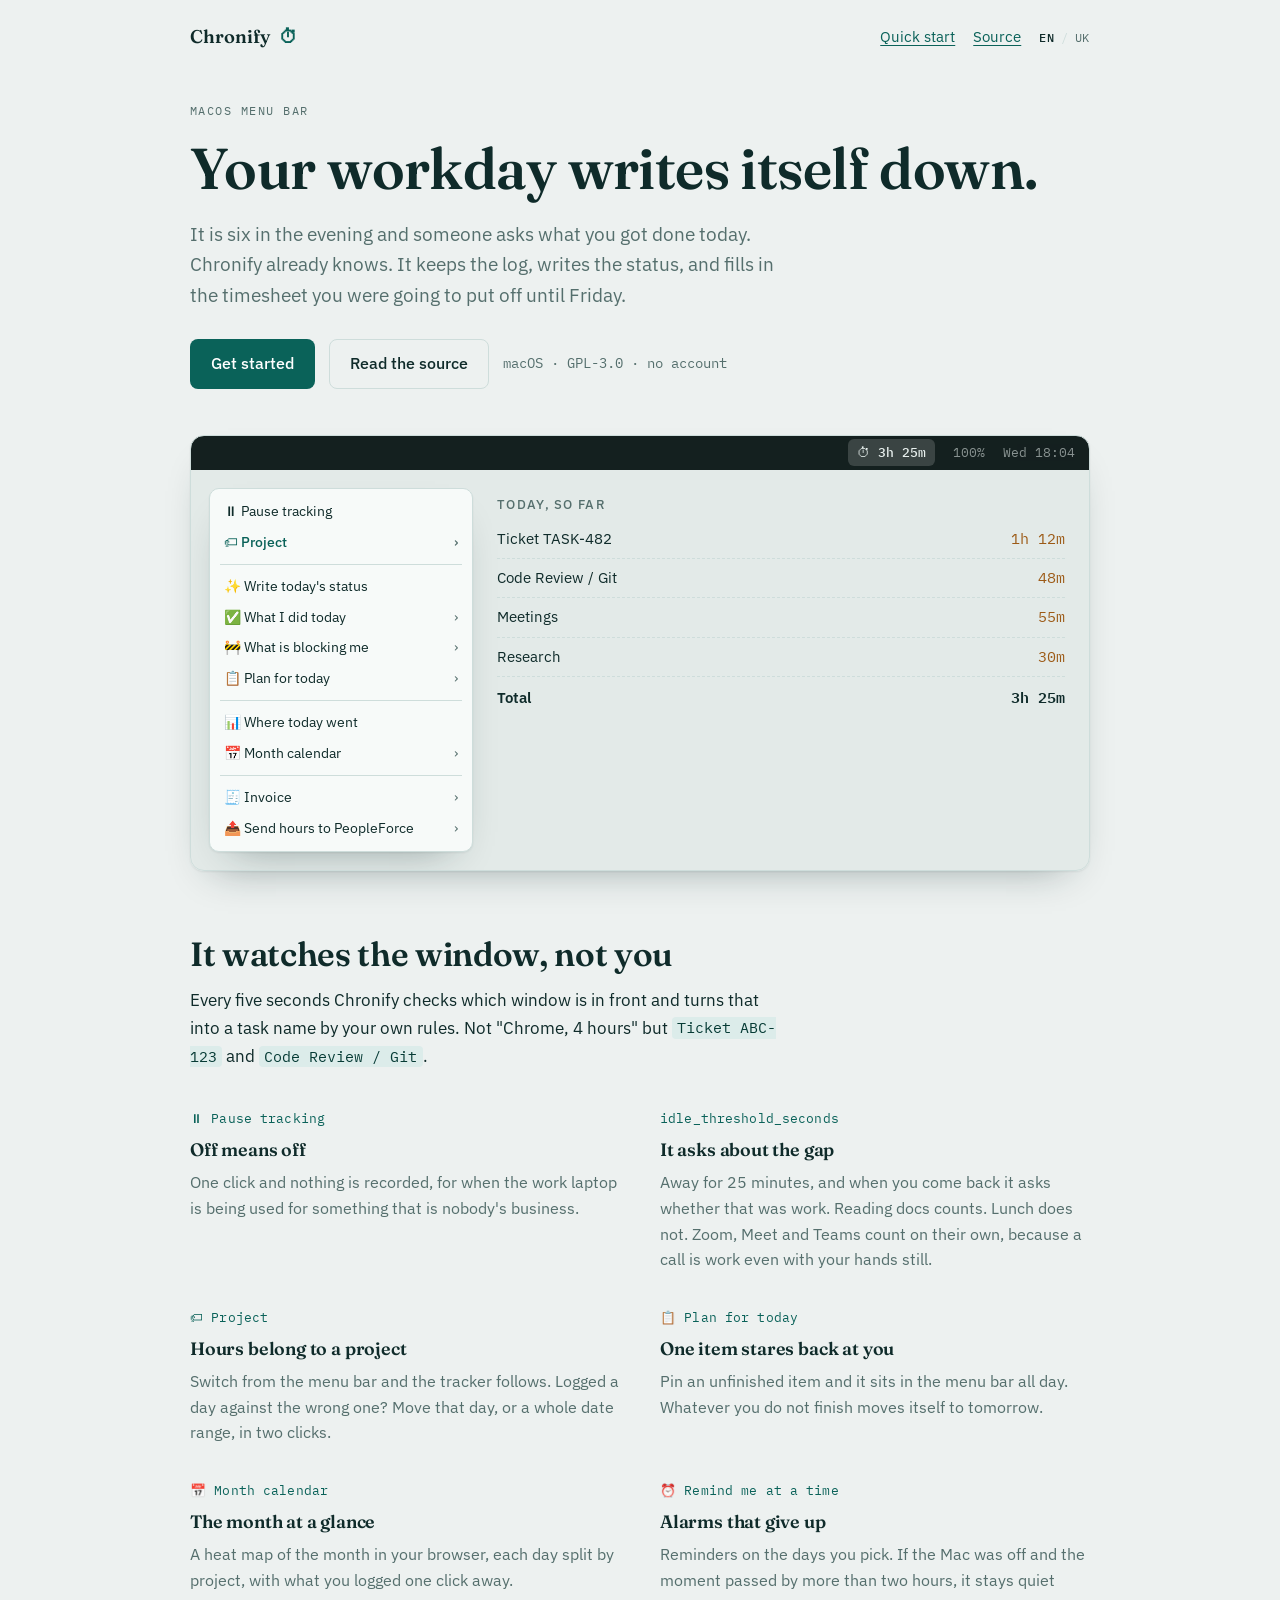
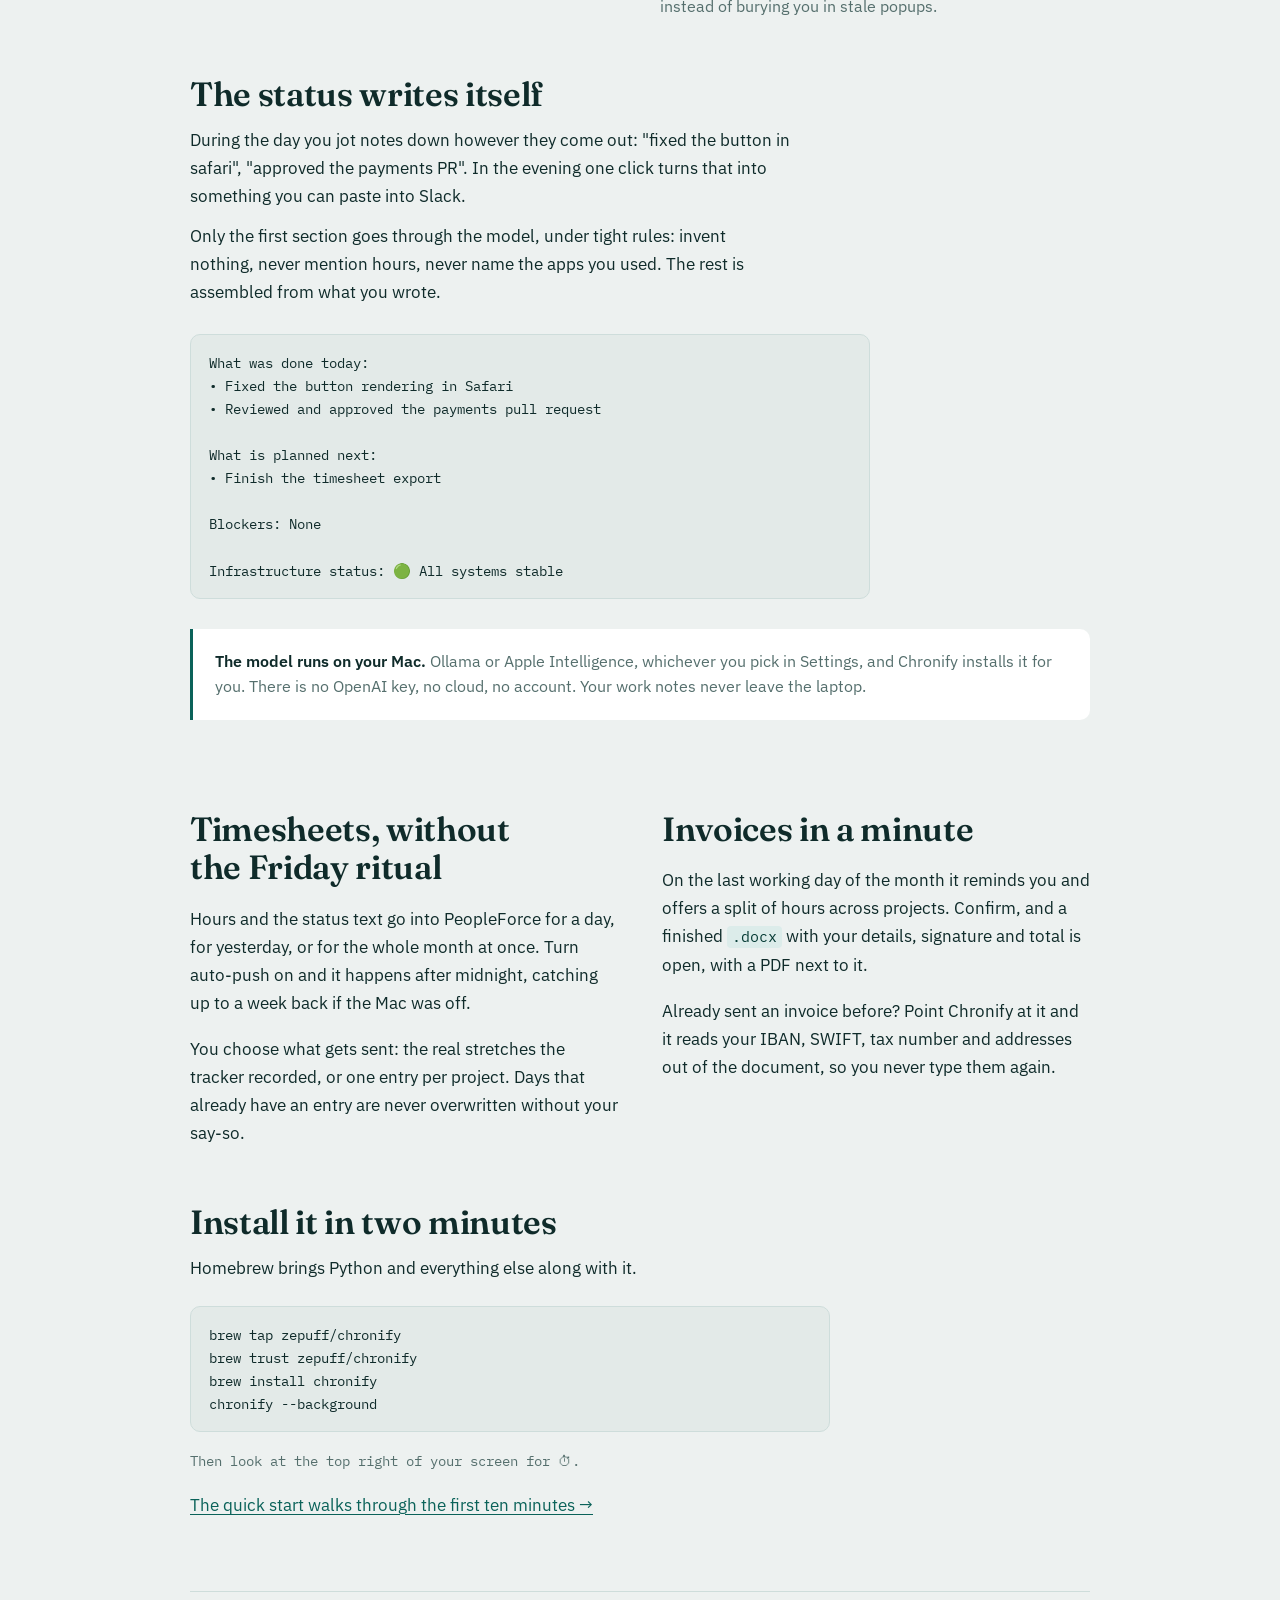
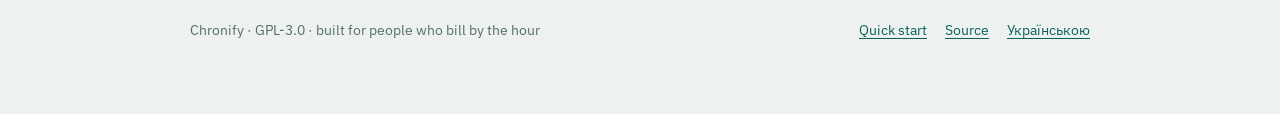
==== docs/index.html @ 7062335b "Release 0.3.0" ====
<!doctype html>
<html lang="en">
<head>
<meta charset="utf-8">
<meta name="viewport" content="width=device-width, initial-scale=1">
<title>Chronify</title>
<meta name="description" content="A macOS menu bar tracker that logs your hours, writes your daily status with a local model, and fills in timesheets and invoices.">
<link rel="preconnect" href="https://fonts.googleapis.com">
<link rel="preconnect" href="https://fonts.gstatic.com" crossorigin>
<link rel="stylesheet" href="https://fonts.googleapis.com/css2?family=Fraunces:opsz,wght@9..144,400;9..144,600&family=IBM+Plex+Mono:wght@400;500&family=IBM+Plex+Sans:wght@400;500;600&display=swap">
<link rel="stylesheet" href="assets/site.css">
</head>
<body>

<div class="wrap">

  <header class="topbar">
    <a class="brand" href="./">Chronify <span>⏱</span></a>
    <nav class="topnav">
      <a href="start.html">Quick start</a>
      <a href="https://github.com/zepuff/chronify">Source</a>
      <span class="langs">
        <a href="./" aria-current="true">EN</a><i>/</i><a href="uk/">UK</a>
      </span>
    </nav>
  </header>

  <section class="hero">
    <p class="eyebrow">macOS menu bar</p>
    <h1>Your workday writes itself down.</h1>
    <p class="lead">
      It is six in the evening and someone asks what you got done today. Chronify
      already knows. It keeps the log, writes the status, and fills in the
      timesheet you were going to put off until Friday.
    </p>

    <div class="hero-actions">
      <a class="button" href="start.html">Get started</a>
      <a class="button ghost" href="https://github.com/zepuff/chronify">Read the source</a>
      <span class="meta">macOS · GPL-3.0 · no account</span>
    </div>

    <div class="screen">
      <div class="menubar">
        <span class="tracker">⏱ 3h 25m</span>
        <span class="sys">100%</span>
        <span class="sys">Wed 18:04</span>
      </div>

      <div class="menupane">
        <div class="dropdown">
          <ul>
            <li>⏸ Pause tracking</li>
            <li class="on">🏷 Project <span class="chev">›</span></li>
            <li class="sep"></li>
            <li>✨ Write today's status</li>
            <li>✅ What I did today <span class="chev">›</span></li>
            <li>🚧 What is blocking me <span class="chev">›</span></li>
            <li>📋 Plan for today <span class="chev">›</span></li>
            <li class="sep"></li>
            <li>📊 Where today went</li>
            <li>📅 Month calendar <span class="chev">›</span></li>
            <li class="sep"></li>
            <li>🧾 Invoice <span class="chev">›</span></li>
            <li>📤 Send hours to PeopleForce <span class="chev">›</span></li>
          </ul>
        </div>

        <div class="readout">
          <h3>Today, so far</h3>
          <div class="tasks">
            <div class="task"><span>Ticket TASK-482</span><span>1h 12m</span></div>
            <div class="task"><span>Code Review / Git</span><span>48m</span></div>
            <div class="task"><span>Meetings</span><span>55m</span></div>
            <div class="task"><span>Research</span><span>30m</span></div>
            <div class="task total"><span>Total</span><span>3h 25m</span></div>
          </div>
        </div>
      </div>
    </div>
  </section>

  <section>
    <div class="section-head">
      <h2>It watches the window, not you</h2>
      <p class="prose">
        Every five seconds Chronify checks which window is in front and turns
        that into a task name by your own rules. Not "Chrome, 4 hours" but
        <code>Ticket ABC-123</code> and <code>Code Review / Git</code>.
      </p>
    </div>

    <div class="features">
      <div class="feature">
        <p class="item">⏸ Pause tracking</p>
        <h3>Off means off</h3>
        <p>
          One click and nothing is recorded, for when the work laptop is being
          used for something that is nobody's business.
        </p>
      </div>

      <div class="feature">
        <p class="item">idle_threshold_seconds</p>
        <h3>It asks about the gap</h3>
        <p>
          Away for 25 minutes, and when you come back it asks whether that was
          work. Reading docs counts. Lunch does not. Zoom, Meet and Teams count
          on their own, because a call is work even with your hands still.
        </p>
      </div>

      <div class="feature">
        <p class="item">🏷 Project</p>
        <h3>Hours belong to a project</h3>
        <p>
          Switch from the menu bar and the tracker follows. Logged a day against
          the wrong one? Move that day, or a whole date range, in two clicks.
        </p>
      </div>

      <div class="feature">
        <p class="item">📋 Plan for today</p>
        <h3>One item stares back at you</h3>
        <p>
          Pin an unfinished item and it sits in the menu bar all day. Whatever
          you do not finish moves itself to tomorrow.
        </p>
      </div>

      <div class="feature">
        <p class="item">📅 Month calendar</p>
        <h3>The month at a glance</h3>
        <p>
          A heat map of the month in your browser, each day split by project,
          with what you logged one click away.
        </p>
      </div>

      <div class="feature">
        <p class="item">⏰ Remind me at a time</p>
        <h3>Alarms that give up</h3>
        <p>
          Reminders on the days you pick. If the Mac was off and the moment
          passed by more than two hours, it stays quiet instead of burying you
          in stale popups.
        </p>
      </div>
    </div>
  </section>

  <section>
    <div class="section-head">
      <h2>The status writes itself</h2>
      <p class="prose">
        During the day you jot notes down however they come out: "fixed the
        button in safari", "approved the payments PR". In the evening one
        click turns that into something you can paste into Slack.
      </p>
      <p class="prose">
        Only the first section goes through the model, under tight rules:
        invent nothing, never mention hours, never name the apps you used. The
        rest is assembled from what you wrote.
      </p>
    </div>

    <div class="stack" style="margin-top: 28px; max-width: 680px;">
      <pre><code>What was done today:
• Fixed the button rendering in Safari
• Reviewed and approved the payments pull request

What is planned next:
• Finish the timesheet export

Blockers: None

Infrastructure status: 🟢 All systems stable</code></pre>
    </div>

    <div class="note">
      <strong>The model runs on your Mac.</strong> Ollama or Apple Intelligence,
      whichever you pick in Settings, and Chronify installs it for you. There is
      no OpenAI key, no cloud, no account. Your work notes never leave the
      laptop.
    </div>
  </section>

  <section>
    <div class="split">
      <div class="stack">
        <h2>Timesheets, without the Friday ritual</h2>
        <p>
          Hours and the status text go into PeopleForce for a day, for yesterday,
          or for the whole month at once. Turn auto-push on and it happens after
          midnight, catching up to a week back if the Mac was off.
        </p>
        <p>
          You choose what gets sent: the real stretches the tracker recorded, or
          one entry per project. Days that already have an entry are never
          overwritten without your say-so.
        </p>
      </div>

      <div class="stack">
        <h2>Invoices in a minute</h2>
        <p>
          On the last working day of the month it reminds you and offers a split
          of hours across projects. Confirm, and a finished <code>.docx</code>
          with your details, signature and total is open, with a PDF next to it.
        </p>
        <p>
          Already sent an invoice before? Point Chronify at it and it reads your
          IBAN, SWIFT, tax number and addresses out of the document, so you never
          type them again.
        </p>
      </div>
    </div>
  </section>

  <section>
    <div class="section-head">
      <h2>Install it in two minutes</h2>
      <p>Homebrew brings Python and everything else along with it.</p>
    </div>

    <div class="stack" style="margin-top: 24px; max-width: 640px;">
      <pre><code>brew tap zepuff/chronify
brew trust zepuff/chronify
brew install chronify
chronify --background</code></pre>
      <p class="meta">Then look at the top right of your screen for ⏱.</p>
      <p><a href="start.html">The quick start walks through the first ten minutes →</a></p>
    </div>
  </section>

  <footer>
    <span>Chronify · GPL-3.0 · built for people who bill by the hour</span>
    <nav>
      <a href="start.html">Quick start</a>
      <a href="https://github.com/zepuff/chronify">Source</a>
      <a href="uk/">Українською</a>
    </nav>
  </footer>

</div>

</body>
</html>
---- docs/assets/site.css ----
/* Chronify site. One stylesheet for both languages. */

:root {
  color-scheme: light;

  --paper: #edf1f0;
  --surface: #ffffff;
  --sunk: #e3eae8;
  --ink: #0f2b2a;
  --muted: #556f6d;
  --line: #cedddb;
  --accent: #0a6259;
  --accent-ink: #063b35;
  --accent-soft: #dcecea;
  --amber: #9c5a16;
  --bar: #14201f;
  --bar-ink: #e8f0ee;
  --menu: #f7faf9;
  --shadow: 0 1px 2px rgba(15, 43, 42, .07), 0 18px 40px -24px rgba(15, 43, 42, .45);
}

@media (prefers-color-scheme: dark) {
  :root:not([data-theme="light"]) {
    color-scheme: dark;

    --paper: #0c1615;
    --surface: #13201f;
    --sunk: #101c1b;
    --ink: #e4edeb;
    --muted: #93aaa7;
    --line: #23403c;
    --accent: #56b5a6;
    --accent-ink: #9fd8cd;
    --accent-soft: #16302c;
    --amber: #d79a4e;
    --bar: #05100f;
    --bar-ink: #dfeae8;
    --menu: #182726;
    --shadow: 0 1px 2px rgba(0, 0, 0, .5), 0 18px 40px -24px rgba(0, 0, 0, .8);
  }
}

:root[data-theme="dark"] {
  color-scheme: dark;

  --paper: #0c1615;
  --surface: #13201f;
  --sunk: #101c1b;
  --ink: #e4edeb;
  --muted: #93aaa7;
  --line: #23403c;
  --accent: #56b5a6;
  --accent-ink: #9fd8cd;
  --accent-soft: #16302c;
  --amber: #d79a4e;
  --bar: #05100f;
  --bar-ink: #dfeae8;
  --menu: #182726;
  --shadow: 0 1px 2px rgba(0, 0, 0, .5), 0 18px 40px -24px rgba(0, 0, 0, .8);
}

*, *::before, *::after { box-sizing: border-box; }

body {
  margin: 0;
  padding-block: 0 72px;
  background: var(--paper);
  color: var(--ink);
  font: 400 17px/1.65 "IBM Plex Sans", system-ui, -apple-system, sans-serif;
  -webkit-font-smoothing: antialiased;
}

.wrap {
  width: 100%;
  max-width: 940px;
  margin: 0 auto;
  padding-inline: 20px;
}

.prose { max-width: 66ch; }

h1, h2, h3 {
  font-family: Fraunces, Georgia, "Times New Roman", serif;
  font-weight: 600;
  letter-spacing: -.01em;
  text-wrap: balance;
  margin: 0;
}

h1 { font-size: clamp(2.4rem, 6vw, 3.6rem); line-height: 1.04; }
h2 { font-size: clamp(1.6rem, 3.4vw, 2.1rem); line-height: 1.15; }
h3 { font-size: 1.12rem; line-height: 1.3; font-weight: 600; }

p { margin: 0; }
a { color: var(--accent); text-decoration-thickness: 1px; text-underline-offset: 3px; }
a:hover { color: var(--accent-ink); }
:focus-visible { outline: 2px solid var(--accent); outline-offset: 3px; border-radius: 3px; }

code, kbd, pre, .mono {
  font-family: "IBM Plex Mono", ui-monospace, SFMono-Regular, Menlo, monospace;
}

code {
  font-size: .87em;
  color: var(--accent-ink);
  background: var(--accent-soft);
  padding: .1em .35em;
  border-radius: 4px;
}

pre {
  margin: 0;
  padding: 16px 18px;
  background: var(--sunk);
  border: 1px solid var(--line);
  border-radius: 10px;
  overflow-x: auto;
  font-size: .9rem;
  line-height: 1.6;
}

pre code { background: none; padding: 0; color: var(--ink); font-size: inherit; }

kbd {
  font-size: .82em;
  border: 1px solid var(--line);
  border-bottom-width: 2px;
  border-radius: 5px;
  padding: .05em .4em;
  background: var(--surface);
}

/* ---------------------------------------------------------- site header */

.topbar {
  display: flex;
  align-items: center;
  justify-content: space-between;
  gap: 16px;
  padding-block: 22px 8px;
  flex-wrap: wrap;
}

.brand {
  display: inline-flex;
  align-items: baseline;
  gap: 9px;
  font-family: Fraunces, Georgia, serif;
  font-size: 1.15rem;
  font-weight: 600;
  color: var(--ink);
  text-decoration: none;
}

.brand span { color: var(--accent); }

.topnav {
  display: flex;
  align-items: center;
  gap: 18px;
  font-size: .92rem;
}

.langs {
  display: inline-flex;
  gap: 6px;
  align-items: center;
  font-family: "IBM Plex Mono", monospace;
  font-size: .78rem;
  letter-spacing: .06em;
  text-transform: uppercase;
}

.langs a { text-decoration: none; color: var(--muted); }
.langs a[aria-current="true"] { color: var(--ink); font-weight: 500; }
.langs i { font-style: normal; color: var(--line); }

/* ------------------------------------------------------------------ hero */

.hero { padding-block: 40px 8px; }

.eyebrow {
  font-family: "IBM Plex Mono", monospace;
  font-size: .78rem;
  letter-spacing: .12em;
  text-transform: uppercase;
  color: var(--muted);
  margin-bottom: 18px;
}

.lead {
  font-size: 1.16rem;
  color: var(--muted);
  margin-top: 20px;
  max-width: 54ch;
}

.hero-actions {
  display: flex;
  flex-wrap: wrap;
  gap: 14px;
  align-items: center;
  margin-top: 28px;
}

.button {
  display: inline-flex;
  align-items: center;
  gap: 8px;
  background: var(--accent);
  color: var(--surface);
  text-decoration: none;
  font-weight: 500;
  font-size: .98rem;
  padding: 11px 20px;
  border-radius: 8px;
  border: 1px solid transparent;
}

.button:hover { background: var(--accent-ink); color: var(--surface); }

.button.ghost {
  background: transparent;
  color: var(--ink);
  border-color: var(--line);
}

.button.ghost:hover { background: var(--surface); color: var(--ink); }

.meta {
  font-size: .86rem;
  color: var(--muted);
  font-family: "IBM Plex Mono", monospace;
}

/* ------------------------------------------------- the menu bar drawing */

.screen {
  margin-top: 46px;
  border-radius: 14px;
  overflow: hidden;
  border: 1px solid var(--line);
  box-shadow: var(--shadow);
  background: linear-gradient(180deg, var(--bar) 0 34px, var(--sunk) 34px 100%);
}

.menubar {
  height: 34px;
  display: flex;
  align-items: center;
  justify-content: flex-end;
  gap: 18px;
  padding-inline: 14px;
  color: var(--bar-ink);
  font-size: .82rem;
  font-family: "IBM Plex Mono", monospace;
}

.menubar .sys { opacity: .55; }

.menubar .tracker {
  background: rgba(255, 255, 255, .16);
  border-radius: 6px;
  padding: 3px 9px;
  font-weight: 500;
}

.menupane {
  display: grid;
  grid-template-columns: minmax(0, 300px) minmax(0, 1fr);
  gap: 0;
  align-items: start;
}

.dropdown {
  margin: 18px;
  padding: 7px 0;
  background: var(--menu);
  border: 1px solid var(--line);
  border-radius: 10px;
  box-shadow: var(--shadow);
  font-size: .87rem;
}

.dropdown ul { list-style: none; margin: 0; padding: 0; }

.dropdown li {
  padding: 4px 14px;
  display: flex;
  justify-content: space-between;
  gap: 10px;
  color: var(--ink);
}

.dropdown li.sep {
  padding: 0;
  margin: 6px 10px;
  border-top: 1px solid var(--line);
}

.dropdown li .chev { color: var(--muted); }
.dropdown li.on { color: var(--accent); font-weight: 500; }

.readout {
  padding: 26px 24px 26px 6px;
  display: grid;
  gap: 14px;
  align-content: start;
}

.readout h3 { font-family: "IBM Plex Sans", sans-serif; font-size: .82rem; letter-spacing: .1em; text-transform: uppercase; color: var(--muted); font-weight: 500; }

.tasks { display: grid; gap: 7px; font-size: .92rem; }

.task {
  display: grid;
  grid-template-columns: 1fr auto;
  gap: 12px;
  align-items: baseline;
  padding-bottom: 7px;
  border-bottom: 1px dashed var(--line);
}

.task span:last-child {
  font-family: "IBM Plex Mono", monospace;
  font-variant-numeric: tabular-nums;
  color: var(--amber);
}

.task.total {
  border-bottom: none;
  font-weight: 600;
  padding-top: 2px;
}

.task.total span:last-child { color: var(--ink); }

/* -------------------------------------------------------------- sections */

section { padding-block: 56px 0; }

.section-head { display: grid; gap: 12px; max-width: 60ch; }

.features {
  display: grid;
  grid-template-columns: repeat(auto-fit, minmax(280px, 1fr));
  gap: 34px 40px;
  margin-top: 38px;
}

.feature { display: grid; gap: 9px; align-content: start; }

.feature .item {
  font-family: "IBM Plex Mono", monospace;
  font-size: .8rem;
  color: var(--accent);
  letter-spacing: .01em;
}

.feature p { color: var(--muted); font-size: .97rem; }

.split {
  display: grid;
  grid-template-columns: repeat(auto-fit, minmax(300px, 1fr));
  gap: 34px 44px;
  margin-top: 34px;
  align-items: start;
}

.note {
  margin-top: 30px;
  padding: 20px 22px;
  border-left: 3px solid var(--accent);
  background: var(--surface);
  border-radius: 0 10px 10px 0;
  color: var(--muted);
  font-size: .97rem;
}

.note strong { color: var(--ink); font-weight: 600; }

.stack { display: grid; gap: 18px; }
.stack-tight { display: grid; gap: 10px; }

/* ------------------------------------------------------------ quick start */

.steps { counter-reset: step; display: grid; gap: 40px; margin-top: 38px; }

.step {
  counter-increment: step;
  display: grid;
  grid-template-columns: 42px minmax(0, 1fr);
  gap: 18px;
  align-items: start;
}

.step::before {
  content: counter(step);
  font-family: Fraunces, Georgia, serif;
  font-size: 1.5rem;
  font-weight: 600;
  color: var(--accent);
  line-height: 1.15;
  border-top: 2px solid var(--accent);
  padding-top: 6px;
}

.step-body { display: grid; gap: 14px; min-width: 0; }
.step-body p { color: var(--muted); }
.step-body p.plain { color: var(--ink); }
.step h3 { margin-bottom: -2px; }

.optional {
  font-family: "IBM Plex Mono", monospace;
  font-size: .72rem;
  letter-spacing: .1em;
  text-transform: uppercase;
  color: var(--amber);
  margin-left: 8px;
  vertical-align: 2px;
}

.fields { width: 100%; border-collapse: collapse; font-size: .95rem; }

.fields th, .fields td {
  text-align: left;
  vertical-align: top;
  padding: 10px 14px 10px 0;
  border-bottom: 1px solid var(--line);
}

.fields th {
  font-weight: 500;
  white-space: nowrap;
  font-family: "IBM Plex Mono", monospace;
  font-size: .85rem;
  color: var(--ink);
}

.fields td { color: var(--muted); }
.scroller { overflow-x: auto; }

/* ------------------------------------------------------------------ foot */

footer {
  margin-top: 72px;
  padding-top: 26px;
  border-top: 1px solid var(--line);
  display: flex;
  flex-wrap: wrap;
  gap: 14px 26px;
  justify-content: space-between;
  align-items: center;
  color: var(--muted);
  font-size: .9rem;
}

footer nav { display: flex; gap: 18px; flex-wrap: wrap; }

@media (max-width: 720px) {
  .menupane { grid-template-columns: minmax(0, 1fr); }
  .readout { padding: 0 18px 24px; }
  .dropdown { margin-bottom: 10px; }
  .step { grid-template-columns: 30px minmax(0, 1fr); gap: 14px; }
  .step::before { font-size: 1.2rem; }
}

@media (prefers-reduced-motion: reduce) {
  * { animation: none !important; transition: none !important; }
}
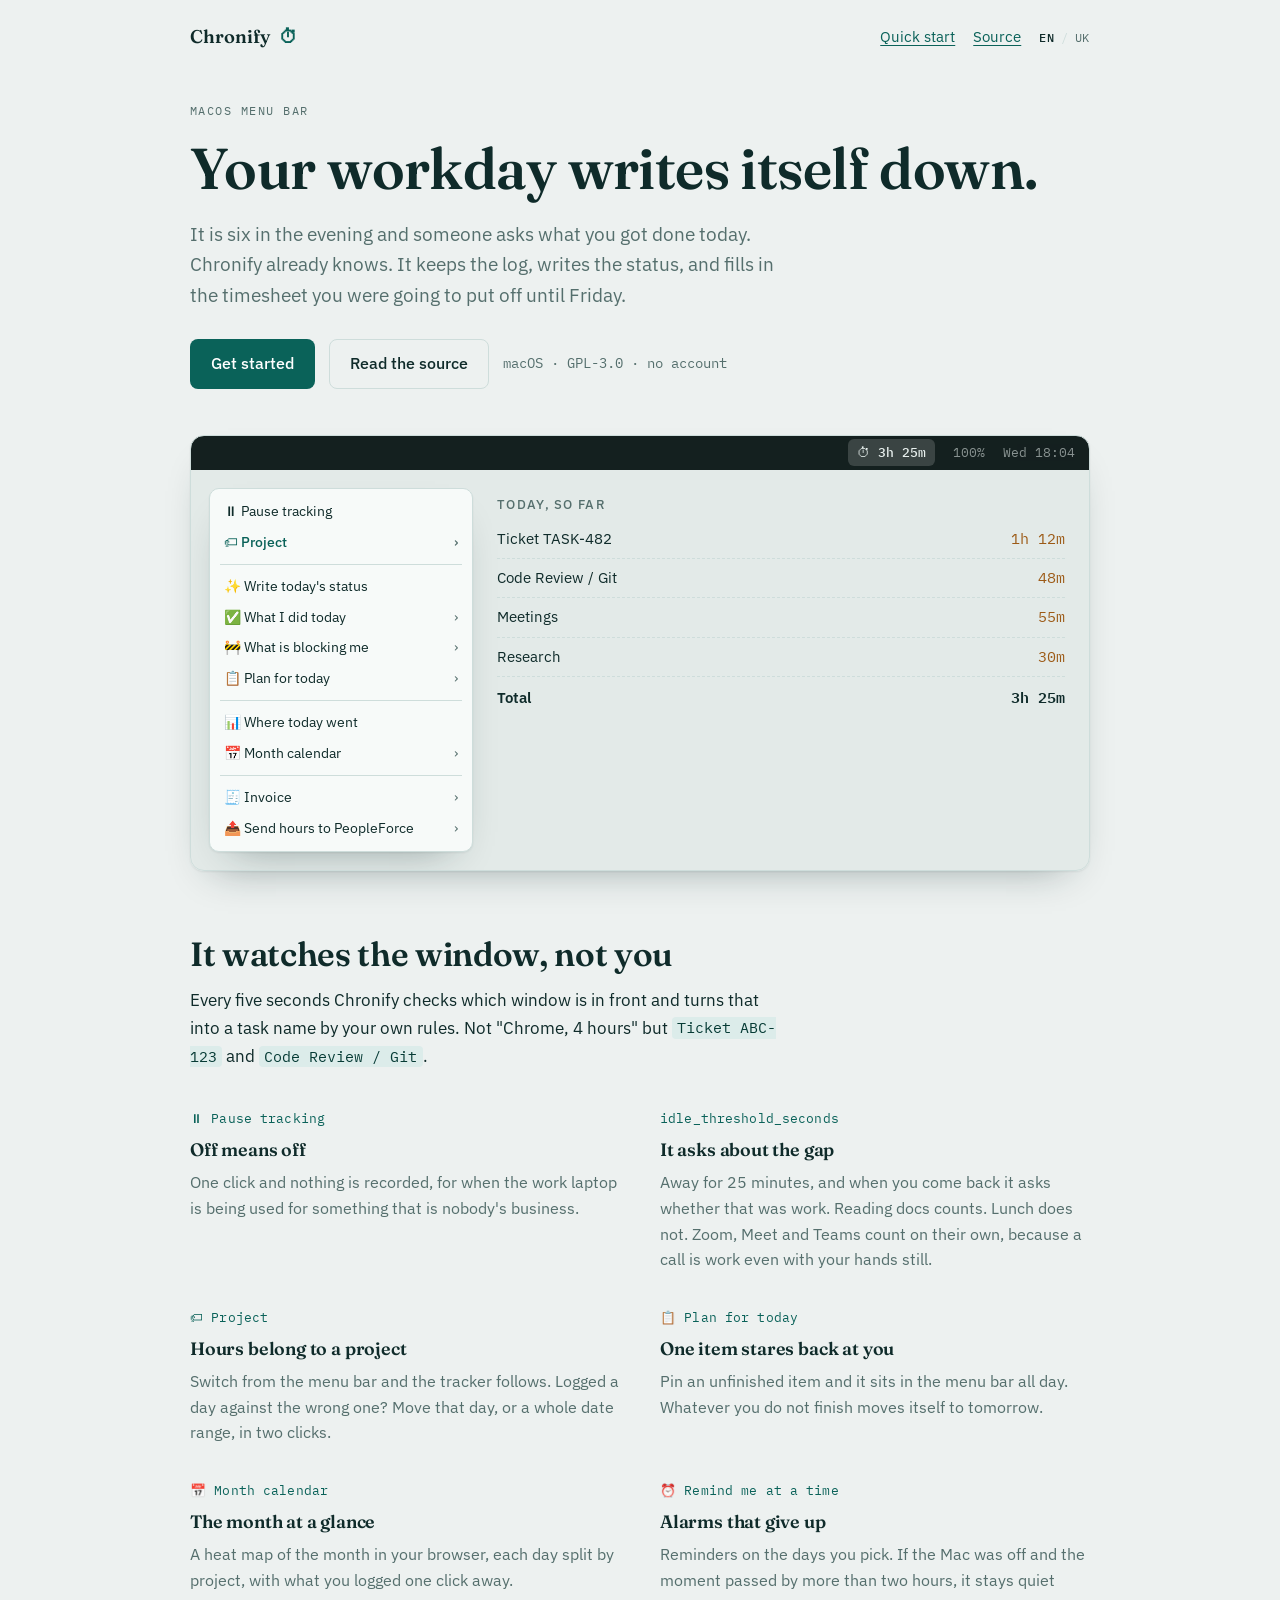
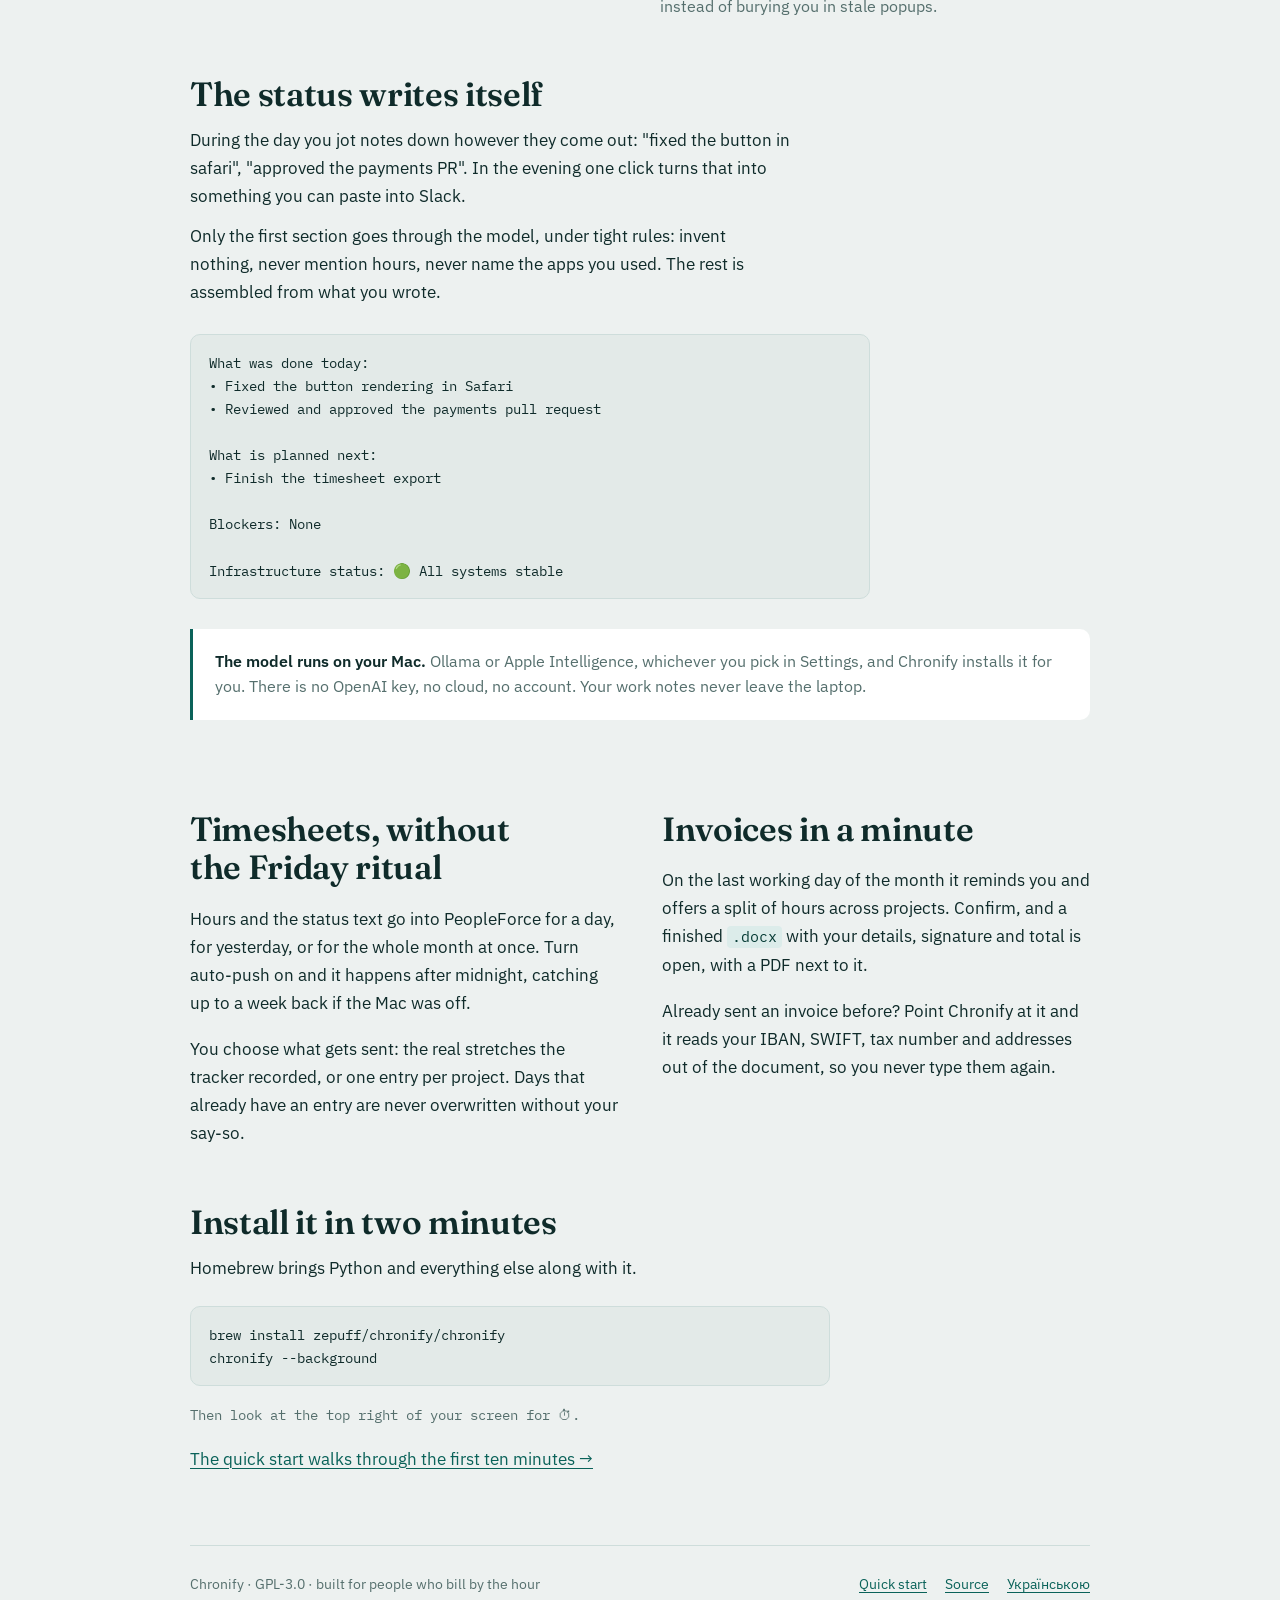
==== commit 4efc555b: "Fix the install instructions, brew trust is not a real command" ====
--- a/docs/index.html
+++ b/docs/index.html
@@ -18,7 +18,7 @@
     <a class="brand" href="./">Chronify <span>⏱</span></a>
     <nav class="topnav">
       <a href="start.html">Quick start</a>
-      <a href="https://github.com/zepuff/chronify">Source</a>
+      <a href="https://github.com/zepuff/Chronify">Source</a>
       <span class="langs">
         <a href="./" aria-current="true">EN</a><i>/</i><a href="uk/">UK</a>
       </span>
@@ -36,7 +36,7 @@
 
     <div class="hero-actions">
       <a class="button" href="start.html">Get started</a>
-      <a class="button ghost" href="https://github.com/zepuff/chronify">Read the source</a>
+      <a class="button ghost" href="https://github.com/zepuff/Chronify">Read the source</a>
       <span class="meta">macOS · GPL-3.0 · no account</span>
     </div>
 
@@ -224,9 +224,7 @@
     </div>
 
     <div class="stack" style="margin-top: 24px; max-width: 640px;">
-      <pre><code>brew tap zepuff/chronify
-brew trust zepuff/chronify
-brew install chronify
+      <pre><code>brew install zepuff/chronify/chronify
 chronify --background</code></pre>
       <p class="meta">Then look at the top right of your screen for ⏱.</p>
       <p><a href="start.html">The quick start walks through the first ten minutes →</a></p>
@@ -237,7 +235,7 @@
     <span>Chronify · GPL-3.0 · built for people who bill by the hour</span>
     <nav>
       <a href="start.html">Quick start</a>
-      <a href="https://github.com/zepuff/chronify">Source</a>
+      <a href="https://github.com/zepuff/Chronify">Source</a>
       <a href="uk/">Українською</a>
     </nav>
   </footer>
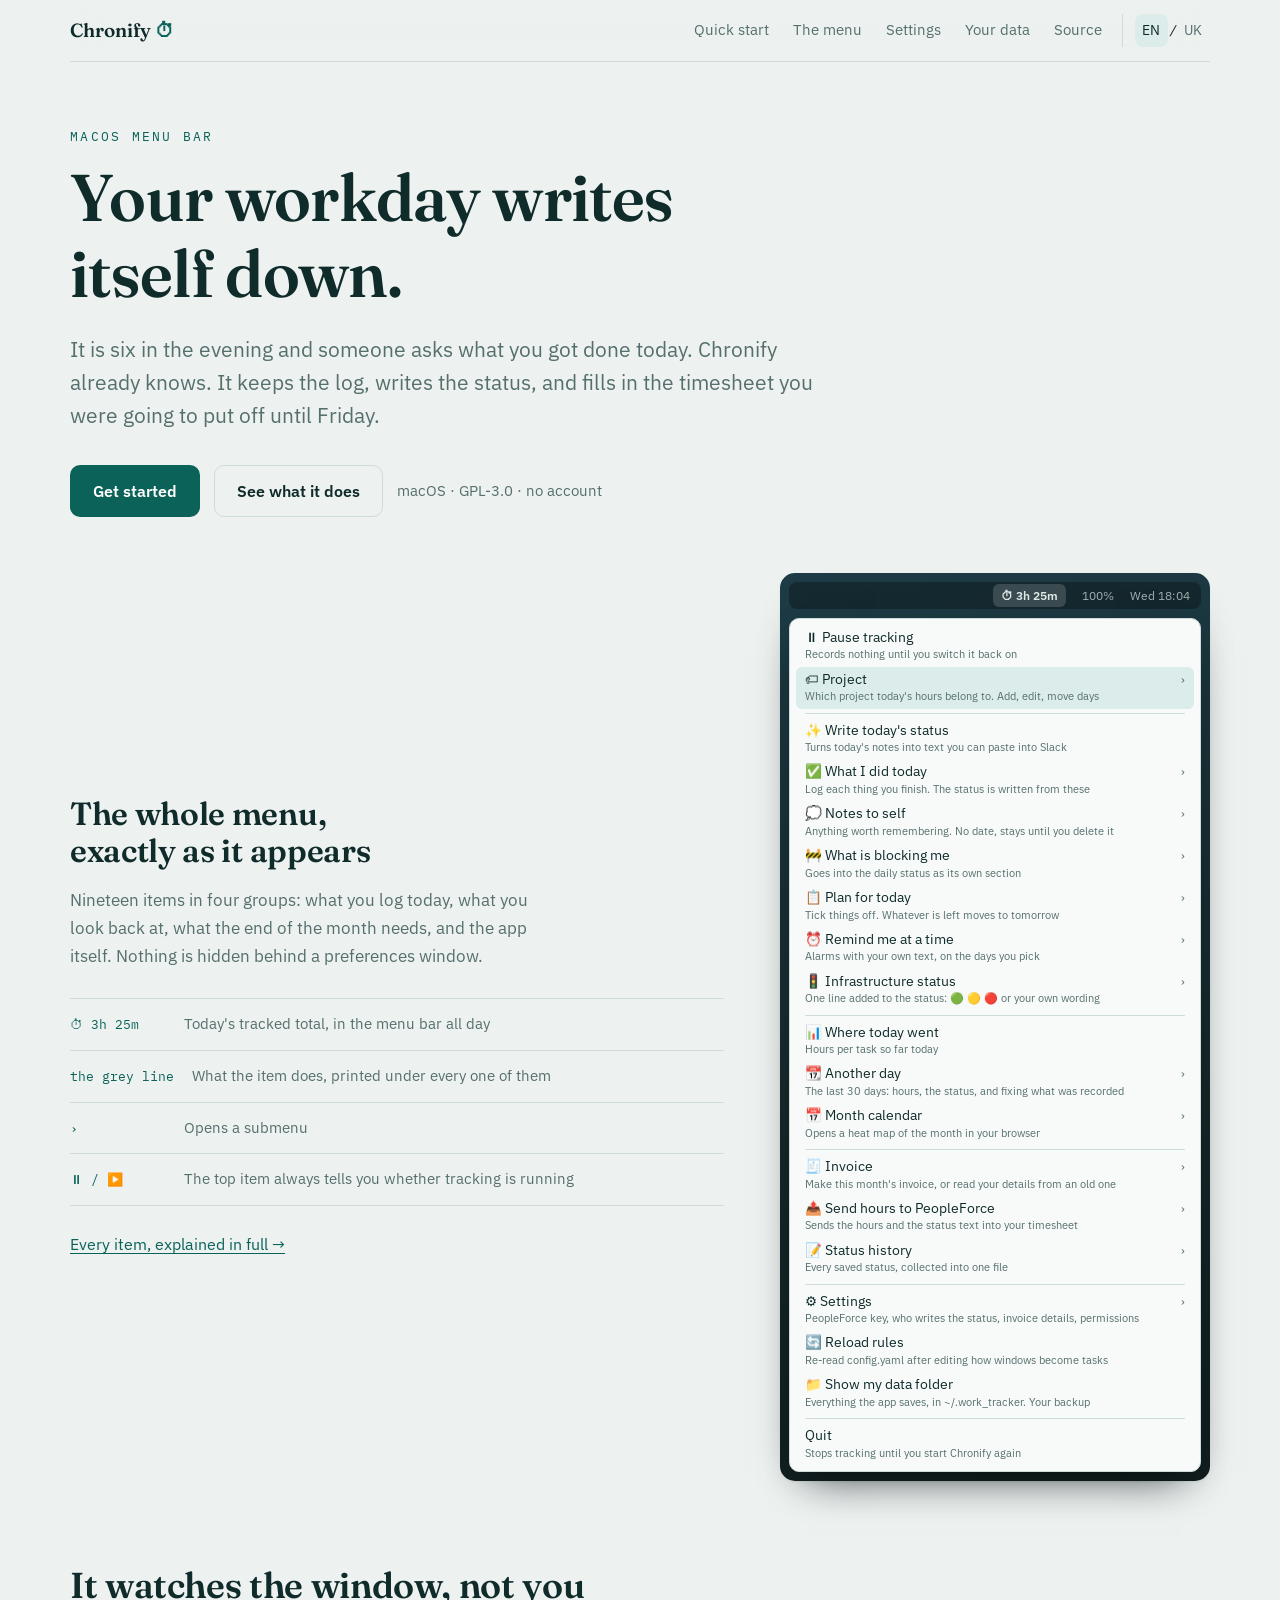
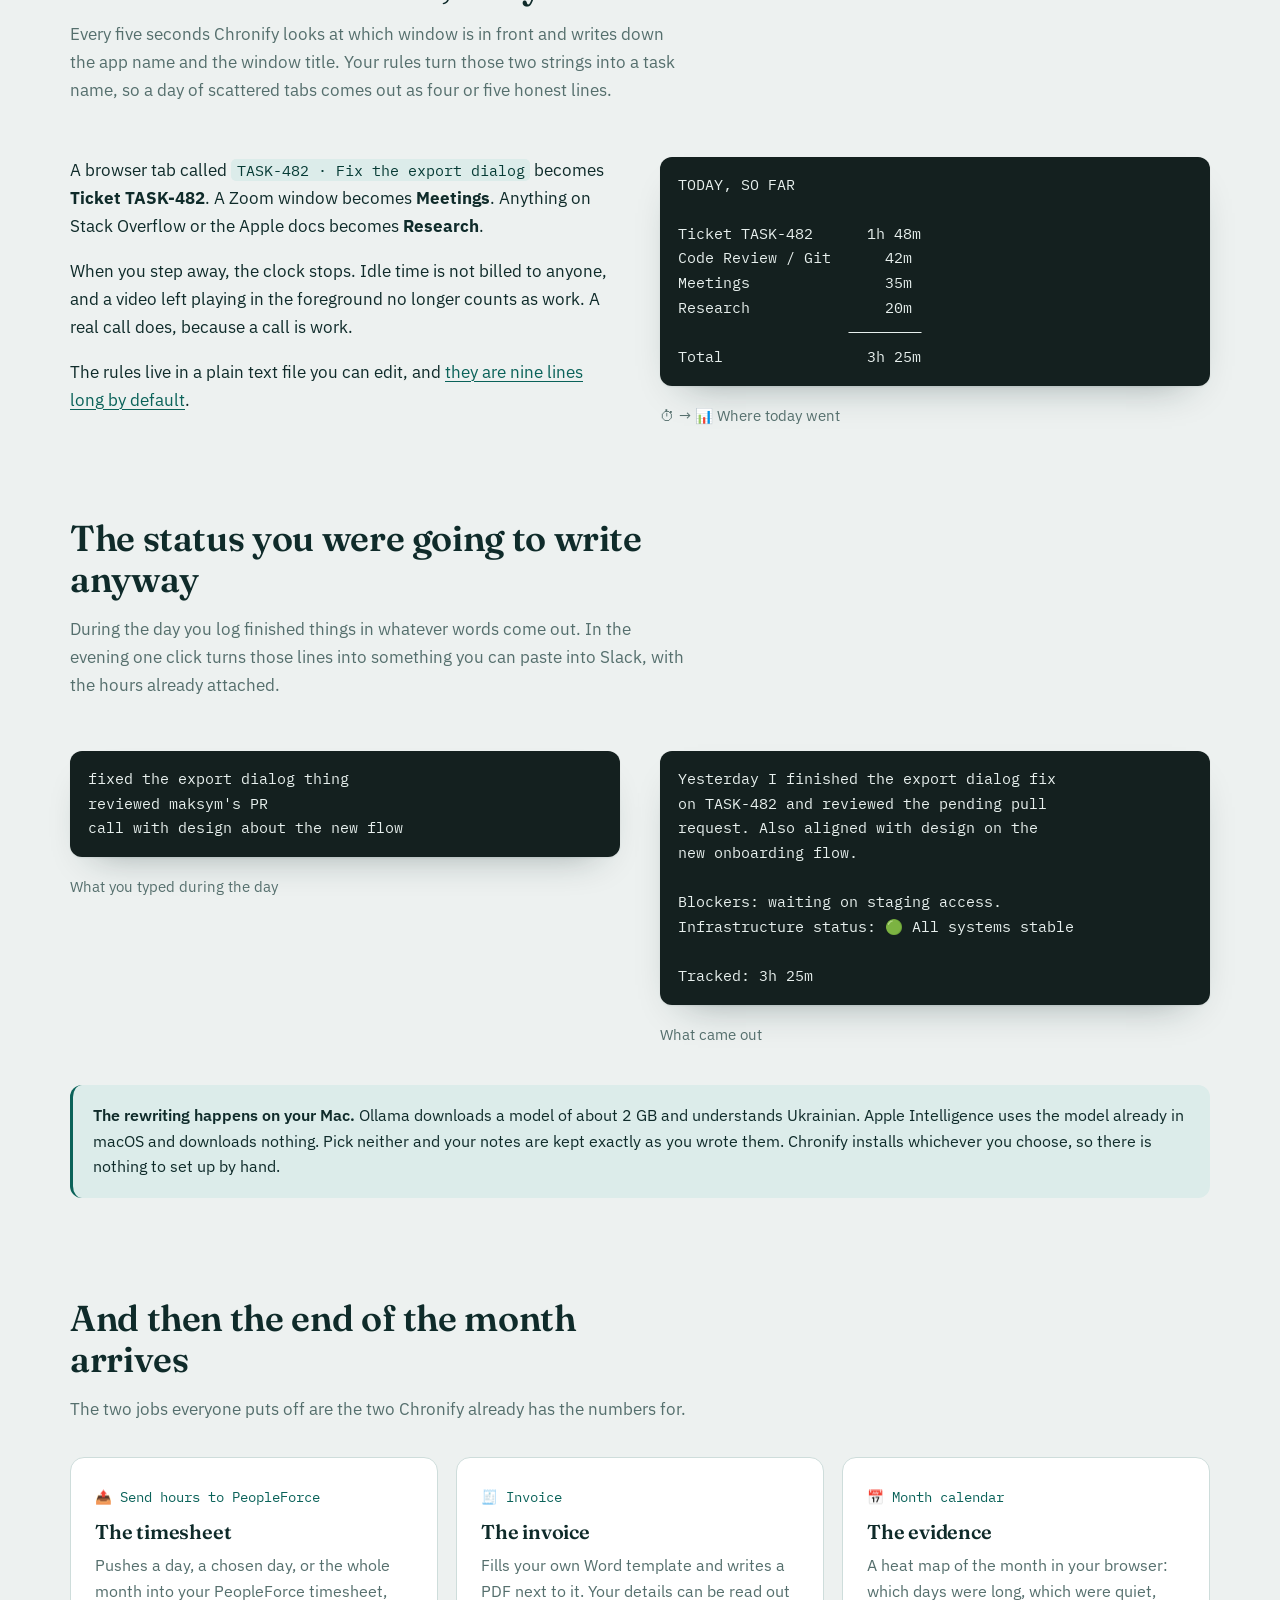
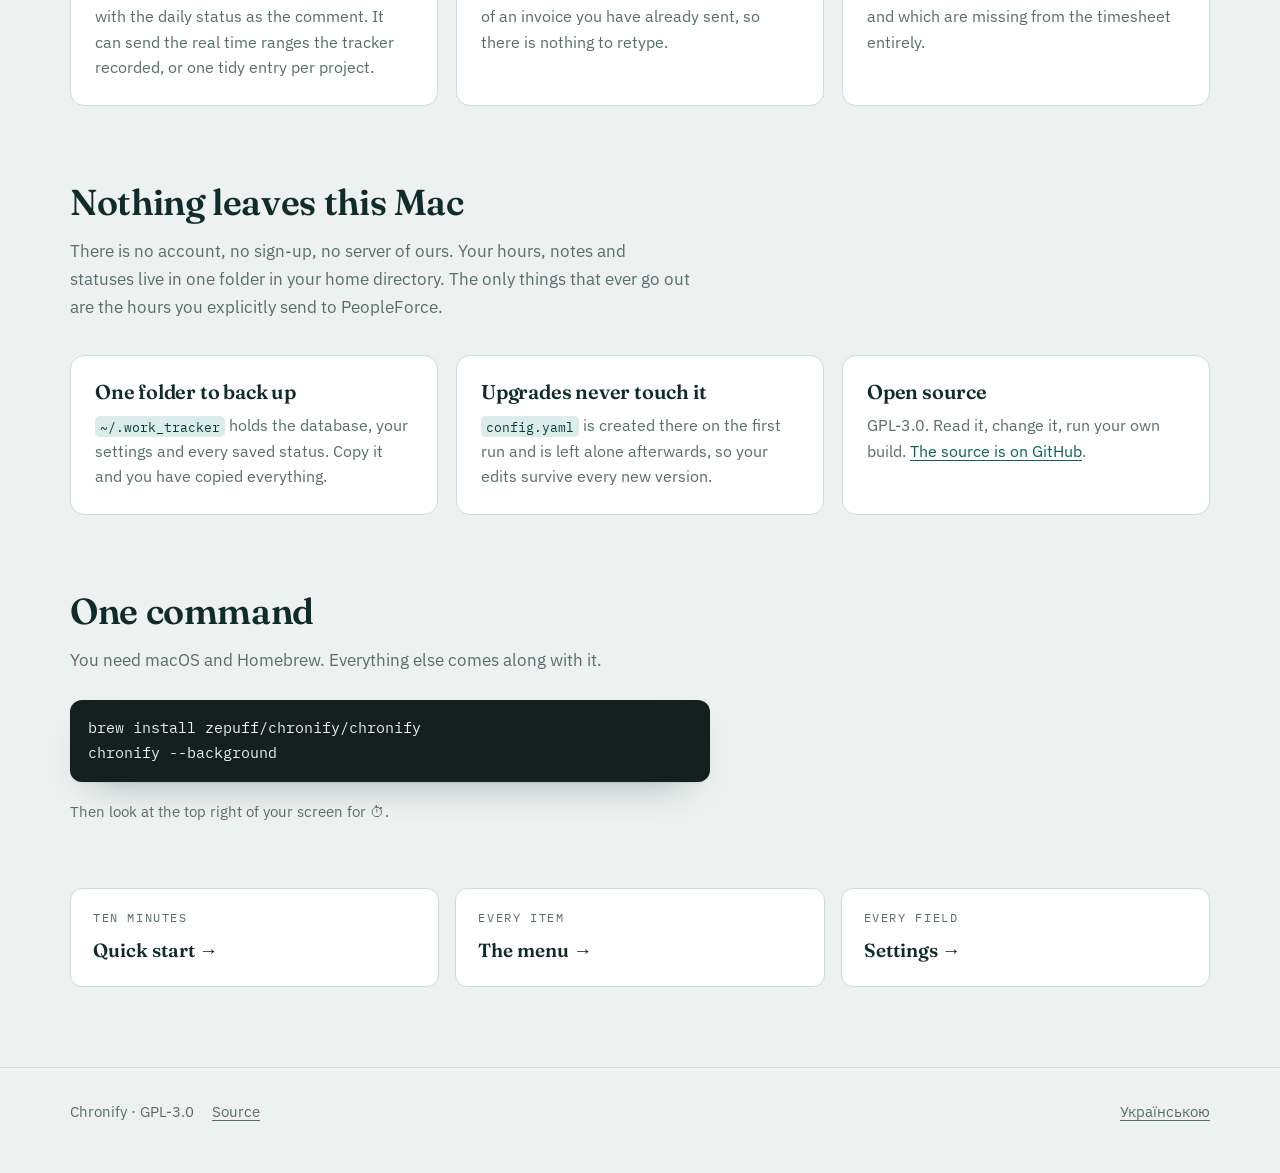
==== commit c0165ddb: "Rewrite the site and refresh the example name" ====
--- a/docs/index.html
+++ b/docs/index.html
@@ -4,7 +4,7 @@
 <meta charset="utf-8">
 <meta name="viewport" content="width=device-width, initial-scale=1">
 <title>Chronify</title>
-<meta name="description" content="A macOS menu bar tracker that logs your hours, writes your daily status with a local model, and fills in timesheets and invoices.">
+<meta name="description" content="A macOS menu bar tracker that logs your hours, writes your daily status, and fills in timesheets and invoices. Everything stays on your Mac.">
 <link rel="preconnect" href="https://fonts.googleapis.com">
 <link rel="preconnect" href="https://fonts.gstatic.com" crossorigin>
 <link rel="stylesheet" href="https://fonts.googleapis.com/css2?family=Fraunces:opsz,wght@9..144,400;9..144,600&family=IBM+Plex+Mono:wght@400;500&family=IBM+Plex+Sans:wght@400;500;600&display=swap">
@@ -13,234 +13,277 @@
 <body>
 
 <div class="wrap">
-
   <header class="topbar">
     <a class="brand" href="./">Chronify <span>⏱</span></a>
     <nav class="topnav">
       <a href="start.html">Quick start</a>
+      <a href="menu.html">The menu</a>
+      <a href="settings.html">Settings</a>
+      <a href="data.html">Your data</a>
       <a href="https://github.com/zepuff/Chronify">Source</a>
       <span class="langs">
         <a href="./" aria-current="true">EN</a><i>/</i><a href="uk/">UK</a>
       </span>
     </nav>
   </header>
-
-  <section class="hero">
+</div>
+
+<main class="wrap">
+
+  <section class="hero" style="padding-top:64px">
     <p class="eyebrow">macOS menu bar</p>
     <h1>Your workday writes itself down.</h1>
     <p class="lead">
-      It is six in the evening and someone asks what you got done today. Chronify
-      already knows. It keeps the log, writes the status, and fills in the
-      timesheet you were going to put off until Friday.
+      It is six in the evening and someone asks what you got done today.
+      Chronify already knows. It keeps the log, writes the status, and fills in
+      the timesheet you were going to put off until Friday.
     </p>
 
     <div class="hero-actions">
       <a class="button" href="start.html">Get started</a>
-      <a class="button ghost" href="https://github.com/zepuff/Chronify">Read the source</a>
+      <a class="button ghost" href="menu.html">See what it does</a>
       <span class="meta">macOS · GPL-3.0 · no account</span>
     </div>
 
-    <div class="screen">
-      <div class="menubar">
-        <span class="tracker">⏱ 3h 25m</span>
+    <div class="showcase">
+      <div class="showcase-notes">
+        <h2>The whole menu, exactly as it appears</h2>
+        <p>Nineteen items in four groups: what you log today, what you look back at, what the end of the month needs, and the app itself. Nothing is hidden behind a preferences window.</p>
+        <dl class="anatomy">
+          <div><dt>⏱ 3h 25m</dt><dd>Today's tracked total, in the menu bar all day</dd></div>
+          <div><dt>the grey line</dt><dd>What the item does, printed under every one of them</dd></div>
+          <div><dt>›</dt><dd>Opens a submenu</dd></div>
+          <div><dt>⏸ / ▶️</dt><dd>The top item always tells you whether tracking is running</dd></div>
+        </dl>
+        <p class="more"><a href="menu.html">Every item, explained in full →</a></p>
+      </div>
+
+      <figure class="mock">
+        <div class="mock-bar">
+          <span class="tracker">⏱ 3h 25m</span>
         <span class="sys">100%</span>
         <span class="sys">Wed 18:04</span>
-      </div>
-
-      <div class="menupane">
+        </div>
         <div class="dropdown">
-          <ul>
-            <li>⏸ Pause tracking</li>
-            <li class="on">🏷 Project <span class="chev">›</span></li>
-            <li class="sep"></li>
-            <li>✨ Write today's status</li>
-            <li>✅ What I did today <span class="chev">›</span></li>
-            <li>🚧 What is blocking me <span class="chev">›</span></li>
-            <li>📋 Plan for today <span class="chev">›</span></li>
-            <li class="sep"></li>
-            <li>📊 Where today went</li>
-            <li>📅 Month calendar <span class="chev">›</span></li>
-            <li class="sep"></li>
-            <li>🧾 Invoice <span class="chev">›</span></li>
-            <li>📤 Send hours to PeopleForce <span class="chev">›</span></li>
-          </ul>
+      <ul>
+      <li><a href="menu.html#pause"><span class="grow">⏸ Pause tracking<i>Records nothing until you switch it back on</i></span></a></li>
+      <li class="on"><a href="menu.html#project"><span class="grow">🏷 Project<i>Which project today's hours belong to. Add, edit, move days</i></span><span class="chev">›</span></a></li>
+      <li class="sep"></li>
+      <li><a href="menu.html#status"><span class="grow">✨ Write today's status<i>Turns today's notes into text you can paste into Slack</i></span></a></li>
+      <li><a href="menu.html#tasks"><span class="grow">✅ What I did today<i>Log each thing you finish. The status is written from these</i></span><span class="chev">›</span></a></li>
+      <li><a href="menu.html#notes"><span class="grow">💭 Notes to self<i>Anything worth remembering. No date, stays until you delete it</i></span><span class="chev">›</span></a></li>
+      <li><a href="menu.html#blockers"><span class="grow">🚧 What is blocking me<i>Goes into the daily status as its own section</i></span><span class="chev">›</span></a></li>
+      <li><a href="menu.html#plan"><span class="grow">📋 Plan for today<i>Tick things off. Whatever is left moves to tomorrow</i></span><span class="chev">›</span></a></li>
+      <li><a href="menu.html#alerts"><span class="grow">⏰ Remind me at a time<i>Alarms with your own text, on the days you pick</i></span><span class="chev">›</span></a></li>
+      <li><a href="menu.html#infra"><span class="grow">🚦 Infrastructure status<i>One line added to the status: 🟢 🟡 🔴 or your own wording</i></span><span class="chev">›</span></a></li>
+      <li class="sep"></li>
+      <li><a href="menu.html#stats"><span class="grow">📊 Where today went<i>Hours per task so far today</i></span></a></li>
+      <li><a href="menu.html#day"><span class="grow">📆 Another day<i>The last 30 days: hours, the status, and fixing what was recorded</i></span><span class="chev">›</span></a></li>
+      <li><a href="menu.html#calendar"><span class="grow">📅 Month calendar<i>Opens a heat map of the month in your browser</i></span><span class="chev">›</span></a></li>
+      <li class="sep"></li>
+      <li><a href="menu.html#invoice"><span class="grow">🧾 Invoice<i>Make this month's invoice, or read your details from an old one</i></span><span class="chev">›</span></a></li>
+      <li><a href="menu.html#push"><span class="grow">📤 Send hours to PeopleForce<i>Sends the hours and the status text into your timesheet</i></span><span class="chev">›</span></a></li>
+      <li><a href="menu.html#history"><span class="grow">📝 Status history<i>Every saved status, collected into one file</i></span><span class="chev">›</span></a></li>
+      <li class="sep"></li>
+      <li><a href="menu.html#settings"><span class="grow">⚙️ Settings<i>PeopleForce key, who writes the status, invoice details, permissions</i></span><span class="chev">›</span></a></li>
+      <li><a href="menu.html#reload"><span class="grow">🔄 Reload rules<i>Re-read config.yaml after editing how windows become tasks</i></span></a></li>
+      <li><a href="menu.html#folder"><span class="grow">📁 Show my data folder<i>Everything the app saves, in ~/.work_tracker. Your backup</i></span></a></li>
+      <li class="sep"></li>
+      <li><a href="menu.html#quit"><span class="grow">Quit<i>Stops tracking until you start Chronify again</i></span></a></li>
+      </ul>
         </div>
-
-        <div class="readout">
-          <h3>Today, so far</h3>
-          <div class="tasks">
-            <div class="task"><span>Ticket TASK-482</span><span>1h 12m</span></div>
-            <div class="task"><span>Code Review / Git</span><span>48m</span></div>
-            <div class="task"><span>Meetings</span><span>55m</span></div>
-            <div class="task"><span>Research</span><span>30m</span></div>
-            <div class="task total"><span>Total</span><span>3h 25m</span></div>
-          </div>
-        </div>
-      </div>
-    </div>
-  </section>
-
-  <section>
+      </figure>
+    </div>
+
+  </section>
+
+  <section id="how">
     <div class="section-head">
       <h2>It watches the window, not you</h2>
-      <p class="prose">
-        Every five seconds Chronify checks which window is in front and turns
-        that into a task name by your own rules. Not "Chrome, 4 hours" but
-        <code>Ticket ABC-123</code> and <code>Code Review / Git</code>.
-      </p>
-    </div>
-
-    <div class="features">
-      <div class="feature">
-        <p class="item">⏸ Pause tracking</p>
-        <h3>Off means off</h3>
-        <p>
-          One click and nothing is recorded, for when the work laptop is being
-          used for something that is nobody's business.
-        </p>
-      </div>
-
-      <div class="feature">
-        <p class="item">idle_threshold_seconds</p>
-        <h3>It asks about the gap</h3>
-        <p>
-          Away for 25 minutes, and when you come back it asks whether that was
-          work. Reading docs counts. Lunch does not. Zoom, Meet and Teams count
-          on their own, because a call is work even with your hands still.
-        </p>
-      </div>
-
-      <div class="feature">
-        <p class="item">🏷 Project</p>
-        <h3>Hours belong to a project</h3>
-        <p>
-          Switch from the menu bar and the tracker follows. Logged a day against
-          the wrong one? Move that day, or a whole date range, in two clicks.
-        </p>
-      </div>
-
-      <div class="feature">
-        <p class="item">📋 Plan for today</p>
-        <h3>One item stares back at you</h3>
-        <p>
-          Pin an unfinished item and it sits in the menu bar all day. Whatever
-          you do not finish moves itself to tomorrow.
-        </p>
-      </div>
-
-      <div class="feature">
-        <p class="item">📅 Month calendar</p>
-        <h3>The month at a glance</h3>
-        <p>
-          A heat map of the month in your browser, each day split by project,
-          with what you logged one click away.
-        </p>
-      </div>
-
-      <div class="feature">
-        <p class="item">⏰ Remind me at a time</p>
-        <h3>Alarms that give up</h3>
-        <p>
-          Reminders on the days you pick. If the Mac was off and the moment
-          passed by more than two hours, it stays quiet instead of burying you
-          in stale popups.
-        </p>
-      </div>
-    </div>
-  </section>
-
-  <section>
-    <div class="section-head">
-      <h2>The status writes itself</h2>
-      <p class="prose">
-        During the day you jot notes down however they come out: "fixed the
-        button in safari", "approved the payments PR". In the evening one
-        click turns that into something you can paste into Slack.
-      </p>
-      <p class="prose">
-        Only the first section goes through the model, under tight rules:
-        invent nothing, never mention hours, never name the apps you used. The
-        rest is assembled from what you wrote.
-      </p>
-    </div>
-
-    <div class="stack" style="margin-top: 28px; max-width: 680px;">
-      <pre><code>What was done today:
-• Fixed the button rendering in Safari
-• Reviewed and approved the payments pull request
-
-What is planned next:
-• Finish the timesheet export
-
-Blockers: None
-
-Infrastructure status: 🟢 All systems stable</code></pre>
-    </div>
-
-    <div class="note">
-      <strong>The model runs on your Mac.</strong> Ollama or Apple Intelligence,
-      whichever you pick in Settings, and Chronify installs it for you. There is
-      no OpenAI key, no cloud, no account. Your work notes never leave the
-      laptop.
-    </div>
-  </section>
-
-  <section>
+      <p>
+        Every five seconds Chronify looks at which window is in front and writes
+        down the app name and the window title. Your rules turn those two strings
+        into a task name, so a day of scattered tabs comes out as four or five
+        honest lines.
+      </p>
+    </div>
+
     <div class="split">
       <div class="stack">
-        <h2>Timesheets, without the Friday ritual</h2>
-        <p>
-          Hours and the status text go into PeopleForce for a day, for yesterday,
-          or for the whole month at once. Turn auto-push on and it happens after
-          midnight, catching up to a week back if the Mac was off.
-        </p>
-        <p>
-          You choose what gets sent: the real stretches the tracker recorded, or
-          one entry per project. Days that already have an entry are never
-          overwritten without your say-so.
-        </p>
-      </div>
-
-      <div class="stack">
-        <h2>Invoices in a minute</h2>
-        <p>
-          On the last working day of the month it reminds you and offers a split
-          of hours across projects. Confirm, and a finished <code>.docx</code>
-          with your details, signature and total is open, with a PDF next to it.
-        </p>
-        <p>
-          Already sent an invoice before? Point Chronify at it and it reads your
-          IBAN, SWIFT, tax number and addresses out of the document, so you never
-          type them again.
-        </p>
-      </div>
-    </div>
-  </section>
-
-  <section>
-    <div class="section-head">
-      <h2>Install it in two minutes</h2>
-      <p>Homebrew brings Python and everything else along with it.</p>
-    </div>
-
-    <div class="stack" style="margin-top: 24px; max-width: 640px;">
+        <p>
+          A browser tab called <code>TASK-482 · Fix the export dialog</code>
+          becomes <b>Ticket TASK-482</b>. A Zoom window becomes <b>Meetings</b>.
+          Anything on Stack Overflow or the Apple docs becomes <b>Research</b>.
+        </p>
+        <p>
+          When you step away, the clock stops. Idle time is not billed to
+          anyone, and a video left playing in the foreground no longer counts as
+          work. A real call does, because a call is work.
+        </p>
+        <p>
+          The rules live in a plain text file you can edit, and
+          <a href="data.html#rules">they are nine lines long by default</a>.
+        </p>
+      </div>
+
+      <div>
+        <pre><code>TODAY, SO FAR
+
+Ticket TASK-482      1h 48m
+Code Review / Git      42m
+Meetings               35m
+Research               20m
+                   ────────
+Total                3h 25m</code></pre>
+        <p class="meta">⏱ → 📊 Where today went</p>
+      </div>
+    </div>
+  </section>
+
+  <section id="status">
+    <div class="section-head">
+      <h2>The status you were going to write anyway</h2>
+      <p>
+        During the day you log finished things in whatever words come out.
+        In the evening one click turns those lines into something you can paste
+        into Slack, with the hours already attached.
+      </p>
+    </div>
+
+    <div class="split">
+      <div>
+        <pre><code>fixed the export dialog thing
+reviewed maksym's PR
+call with design about the new flow</code></pre>
+        <p class="meta">What you typed during the day</p>
+      </div>
+      <div>
+        <pre><code>Yesterday I finished the export dialog fix
+on TASK-482 and reviewed the pending pull
+request. Also aligned with design on the
+new onboarding flow.
+
+Blockers: waiting on staging access.
+Infrastructure status: 🟢 All systems stable
+
+Tracked: 3h 25m</code></pre>
+        <p class="meta">What came out</p>
+      </div>
+    </div>
+
+    <div class="note">
+      <p>
+        <strong>The rewriting happens on your Mac.</strong> Ollama downloads a
+        model of about 2 GB and understands Ukrainian. Apple Intelligence uses
+        the model already in macOS and downloads nothing. Pick neither and your
+        notes are kept exactly as you wrote them. Chronify installs whichever
+        you choose, so there is nothing to set up by hand.
+      </p>
+    </div>
+  </section>
+
+  <section id="month">
+    <div class="section-head">
+      <h2>And then the end of the month arrives</h2>
+      <p>
+        The two jobs everyone puts off are the two Chronify already has the
+        numbers for.
+      </p>
+    </div>
+
+    <div class="cards">
+      <div class="card">
+        <span class="item">📤 Send hours to PeopleForce</span>
+        <h3>The timesheet</h3>
+        <p>
+          Pushes a day, a chosen day, or the whole month into your PeopleForce
+          timesheet, with the daily status as the comment. It can send the real
+          time ranges the tracker recorded, or one tidy entry per project.
+        </p>
+      </div>
+      <div class="card">
+        <span class="item">🧾 Invoice</span>
+        <h3>The invoice</h3>
+        <p>
+          Fills your own Word template and writes a PDF next to it. Your details
+          can be read out of an invoice you have already sent, so there is
+          nothing to retype.
+        </p>
+      </div>
+      <div class="card">
+        <span class="item">📅 Month calendar</span>
+        <h3>The evidence</h3>
+        <p>
+          A heat map of the month in your browser: which days were long, which
+          were quiet, and which are missing from the timesheet entirely.
+        </p>
+      </div>
+    </div>
+  </section>
+
+  <section id="privacy">
+    <div class="section-head">
+      <h2>Nothing leaves this Mac</h2>
+      <p>
+        There is no account, no sign-up, no server of ours. Your hours, notes
+        and statuses live in one folder in your home directory. The only things
+        that ever go out are the hours you explicitly send to PeopleForce.
+      </p>
+    </div>
+
+    <div class="cards">
+      <div class="card">
+        <h3>One folder to back up</h3>
+        <p>
+          <code>~/.work_tracker</code> holds the database, your settings and
+          every saved status. Copy it and you have copied everything.
+        </p>
+      </div>
+      <div class="card">
+        <h3>Upgrades never touch it</h3>
+        <p>
+          <code>config.yaml</code> is created there on the first run and is left
+          alone afterwards, so your edits survive every new version.
+        </p>
+      </div>
+      <div class="card">
+        <h3>Open source</h3>
+        <p>
+          GPL-3.0. Read it, change it, run your own build.
+          <a href="https://github.com/zepuff/Chronify">The source is on GitHub</a>.
+        </p>
+      </div>
+    </div>
+  </section>
+
+  <section id="install">
+    <div class="section-head">
+      <h2>One command</h2>
+      <p>You need macOS and Homebrew. Everything else comes along with it.</p>
+    </div>
+
+    <div class="stack" style="margin-top:26px; max-width:640px">
       <pre><code>brew install zepuff/chronify/chronify
 chronify --background</code></pre>
       <p class="meta">Then look at the top right of your screen for ⏱.</p>
-      <p><a href="start.html">The quick start walks through the first ten minutes →</a></p>
-    </div>
-  </section>
-
-  <footer>
-    <span>Chronify · GPL-3.0 · built for people who bill by the hour</span>
-    <nav>
-      <a href="start.html">Quick start</a>
-      <a href="https://github.com/zepuff/Chronify">Source</a>
-      <a href="uk/">Українською</a>
-    </nav>
-  </footer>
-
-</div>
+    </div>
+
+    <div class="next">
+      <a href="start.html"><span>Ten minutes</span><b>Quick start →</b></a>
+      <a href="menu.html"><span>Every item</span><b>The menu →</b></a>
+      <a href="settings.html"><span>Every field</span><b>Settings →</b></a>
+    </div>
+  </section>
+
+</main>
+
+<footer>
+  <div class="wrap">
+    <span>Chronify · GPL-3.0</span>
+    <a href="https://github.com/zepuff/Chronify">Source</a>
+    <span class="spacer"><a href="uk/">Українською</a></span>
+  </div>
+</footer>
 
 </body>
 </html>
--- a/docs/assets/site.css
+++ b/docs/assets/site.css
@@ -13,10 +13,12 @@
   --accent-ink: #063b35;
   --accent-soft: #dcecea;
   --amber: #9c5a16;
+  --amber-soft: #f6ecdc;
   --bar: #14201f;
   --bar-ink: #e8f0ee;
   --menu: #f7faf9;
   --shadow: 0 1px 2px rgba(15, 43, 42, .07), 0 18px 40px -24px rgba(15, 43, 42, .45);
+  --ring: 0 0 0 3px rgba(10, 98, 89, .28);
 }
 
 @media (prefers-color-scheme: dark) {
@@ -33,10 +35,12 @@
     --accent-ink: #9fd8cd;
     --accent-soft: #16302c;
     --amber: #d79a4e;
+    --amber-soft: #2a2115;
     --bar: #05100f;
     --bar-ink: #dfeae8;
     --menu: #182726;
     --shadow: 0 1px 2px rgba(0, 0, 0, .5), 0 18px 40px -24px rgba(0, 0, 0, .8);
+    --ring: 0 0 0 3px rgba(86, 181, 166, .3);
   }
 }
 
@@ -53,48 +57,42 @@
   --accent-ink: #9fd8cd;
   --accent-soft: #16302c;
   --amber: #d79a4e;
+  --amber-soft: #2a2115;
   --bar: #05100f;
   --bar-ink: #dfeae8;
   --menu: #182726;
   --shadow: 0 1px 2px rgba(0, 0, 0, .5), 0 18px 40px -24px rgba(0, 0, 0, .8);
+  --ring: 0 0 0 3px rgba(86, 181, 166, .3);
 }
 
 *, *::before, *::after { box-sizing: border-box; }
+
+html { scroll-behavior: smooth; }
+@media (prefers-reduced-motion: reduce) { html { scroll-behavior: auto; } }
 
 body {
   margin: 0;
-  padding-block: 0 72px;
+  padding-block-end: 0;
   background: var(--paper);
   color: var(--ink);
   font: 400 17px/1.65 "IBM Plex Sans", system-ui, -apple-system, sans-serif;
   -webkit-font-smoothing: antialiased;
-}
-
-.wrap {
-  width: 100%;
-  max-width: 940px;
-  margin: 0 auto;
-  padding-inline: 20px;
-}
-
-.prose { max-width: 66ch; }
-
-h1, h2, h3 {
+  text-rendering: optimizeLegibility;
+  overflow-x: hidden;
+}
+
+h1, h2, h3, h4 {
   font-family: Fraunces, Georgia, "Times New Roman", serif;
   font-weight: 600;
+  line-height: 1.15;
+  margin: 0;
   letter-spacing: -.01em;
-  text-wrap: balance;
-  margin: 0;
-}
-
-h1 { font-size: clamp(2.4rem, 6vw, 3.6rem); line-height: 1.04; }
-h2 { font-size: clamp(1.6rem, 3.4vw, 2.1rem); line-height: 1.15; }
-h3 { font-size: 1.12rem; line-height: 1.3; font-weight: 600; }
-
-p { margin: 0; }
+}
+
 a { color: var(--accent); text-decoration-thickness: 1px; text-underline-offset: 3px; }
 a:hover { color: var(--accent-ink); }
-:focus-visible { outline: 2px solid var(--accent); outline-offset: 3px; border-radius: 3px; }
+
+:focus-visible { outline: none; box-shadow: var(--ring); border-radius: 6px; }
 
 code, kbd, pre, .mono {
   font-family: "IBM Plex Mono", ui-monospace, SFMono-Regular, Menlo, monospace;
@@ -102,369 +100,691 @@
 
 code {
   font-size: .87em;
+  background: var(--accent-soft);
   color: var(--accent-ink);
-  background: var(--accent-soft);
-  padding: .1em .35em;
-  border-radius: 4px;
-}
-
-pre {
-  margin: 0;
-  padding: 16px 18px;
-  background: var(--sunk);
-  border: 1px solid var(--line);
-  border-radius: 10px;
-  overflow-x: auto;
-  font-size: .9rem;
-  line-height: 1.6;
-}
-
-pre code { background: none; padding: 0; color: var(--ink); font-size: inherit; }
+  padding: .12em .38em;
+  border-radius: 5px;
+  overflow-wrap: anywhere;
+}
 
 kbd {
-  font-size: .82em;
+  font-size: .8em;
+  background: var(--surface);
   border: 1px solid var(--line);
   border-bottom-width: 2px;
   border-radius: 5px;
-  padding: .05em .4em;
-  background: var(--surface);
-}
-
-/* ---------------------------------------------------------- site header */
+  padding: .1em .42em;
+  white-space: nowrap;
+}
+
+pre {
+  margin: 18px 0;
+  padding: 16px 18px;
+  background: var(--bar);
+  color: var(--bar-ink);
+  border-radius: 12px;
+  overflow-x: auto;
+  font-size: 14.5px;
+  line-height: 1.7;
+  box-shadow: var(--shadow);
+}
+
+pre code {
+  background: none;
+  color: inherit;
+  padding: 0;
+  font-size: inherit;
+}
+
+hr { border: 0; border-top: 1px solid var(--line); margin: 44px 0; }
+
+/* ---------------------------------------------------------------- layout */
+
+.wrap { width: min(1140px, 100% - 40px); margin-inline: auto; }
 
 .topbar {
+  position: sticky;
+  top: 0;
+  z-index: 40;
   display: flex;
   align-items: center;
-  justify-content: space-between;
-  gap: 16px;
-  padding-block: 22px 8px;
+  gap: 18px;
   flex-wrap: wrap;
+  padding: 12px 0;
+  background: color-mix(in srgb, var(--paper) 86%, transparent);
+  backdrop-filter: saturate(150%) blur(12px);
+  border-bottom: 1px solid var(--line);
 }
 
 .brand {
-  display: inline-flex;
-  align-items: baseline;
-  gap: 9px;
   font-family: Fraunces, Georgia, serif;
-  font-size: 1.15rem;
   font-weight: 600;
+  font-size: 19px;
   color: var(--ink);
   text-decoration: none;
-}
-
+  white-space: nowrap;
+}
 .brand span { color: var(--accent); }
 
 .topnav {
   display: flex;
   align-items: center;
-  gap: 18px;
-  font-size: .92rem;
-}
+  gap: 4px;
+  flex-wrap: wrap;
+  margin-inline-start: auto;
+  font-size: 15px;
+}
+
+.topnav a {
+  color: var(--muted);
+  text-decoration: none;
+  padding: 6px 10px;
+  border-radius: 8px;
+}
+.topnav a:hover { color: var(--ink); background: var(--sunk); }
+.topnav a[aria-current] { color: var(--ink); background: var(--accent-soft); }
 
 .langs {
   display: inline-flex;
-  gap: 6px;
   align-items: center;
+  gap: 2px;
+  margin-inline-start: 6px;
+  padding-inline-start: 12px;
+  border-inline-start: 1px solid var(--line);
+  font-size: 13.5px;
+  letter-spacing: .04em;
+}
+.langs a { padding: 5px 7px; text-transform: uppercase; }
+
+footer {
+  margin-top: 80px;
+  padding: 32px 0 48px;
+  border-top: 1px solid var(--line);
+  color: var(--muted);
+  font-size: 15px;
+}
+footer .wrap { display: flex; gap: 18px; flex-wrap: wrap; align-items: center; }
+footer a { color: var(--muted); }
+footer .spacer { margin-inline-start: auto; }
+
+/* ------------------------------------------------------------------ hero */
+
+.hero { padding: 72px 0 8px; }
+
+.eyebrow {
+  margin: 0 0 14px;
   font-family: "IBM Plex Mono", monospace;
-  font-size: .78rem;
-  letter-spacing: .06em;
+  font-size: 12.5px;
+  letter-spacing: .18em;
   text-transform: uppercase;
-}
-
-.langs a { text-decoration: none; color: var(--muted); }
-.langs a[aria-current="true"] { color: var(--ink); font-weight: 500; }
-.langs i { font-style: normal; color: var(--line); }
-
-/* ------------------------------------------------------------------ hero */
-
-.hero { padding-block: 40px 8px; }
-
-.eyebrow {
-  font-family: "IBM Plex Mono", monospace;
-  font-size: .78rem;
-  letter-spacing: .12em;
-  text-transform: uppercase;
-  color: var(--muted);
-  margin-bottom: 18px;
+  color: var(--accent);
+}
+
+.hero h1 {
+  font-size: clamp(38px, 6.4vw, 66px);
+  max-width: 17ch;
 }
 
 .lead {
-  font-size: 1.16rem;
-  color: var(--muted);
-  margin-top: 20px;
-  max-width: 54ch;
+  margin: 22px 0 0;
+  max-width: 58ch;
+  font-size: clamp(18px, 2.2vw, 20.5px);
+  color: var(--muted);
+  line-height: 1.6;
 }
 
 .hero-actions {
   display: flex;
+  align-items: center;
+  gap: 14px;
   flex-wrap: wrap;
-  gap: 14px;
-  align-items: center;
-  margin-top: 28px;
+  margin-top: 32px;
 }
 
 .button {
-  display: inline-flex;
-  align-items: center;
-  gap: 8px;
+  display: inline-block;
+  padding: 12px 22px;
+  border-radius: 10px;
   background: var(--accent);
-  color: var(--surface);
+  color: #fff;
+  font-weight: 600;
+  font-size: 16px;
   text-decoration: none;
-  font-weight: 500;
-  font-size: .98rem;
-  padding: 11px 20px;
-  border-radius: 8px;
   border: 1px solid transparent;
 }
-
-.button:hover { background: var(--accent-ink); color: var(--surface); }
+.button:hover { background: var(--accent-ink); color: #fff; }
+
+:root[data-theme="dark"] .button:not(.ghost) { color: #05100f; }
+@media (prefers-color-scheme: dark) {
+  :root:not([data-theme="light"]) .button:not(.ghost),
+  :root:not([data-theme="light"]) .button:not(.ghost):hover { color: #05100f; }
+}
 
 .button.ghost {
   background: transparent;
   color: var(--ink);
   border-color: var(--line);
 }
-
-.button.ghost:hover { background: var(--surface); color: var(--ink); }
-
-.meta {
-  font-size: .86rem;
-  color: var(--muted);
+.button.ghost:hover { background: var(--sunk); color: var(--ink); }
+
+.meta { color: var(--muted); font-size: 14.5px; }
+
+/* ------------------------------------------------------ menu bar mock-up */
+
+.showcase {
+  display: grid;
+  grid-template-columns: minmax(0, 1fr) minmax(0, 430px);
+  gap: 56px;
+  align-items: center;
+  margin-top: 56px;
+}
+
+.showcase-notes h2 { font-size: clamp(25px, 3.2vw, 32px); max-width: 15ch; }
+.showcase-notes > p { margin: 16px 0 0; color: var(--muted); max-width: 46ch; }
+.showcase-notes .more { margin-top: 26px; font-size: 15.5px; }
+
+.anatomy { margin: 28px 0 0; }
+.anatomy > div {
+  display: grid;
+  grid-template-columns: minmax(96px, auto) 1fr;
+  gap: 4px 18px;
+  padding: 13px 0;
+  border-top: 1px solid var(--line);
+}
+.anatomy > div:last-child { border-bottom: 1px solid var(--line); }
+.anatomy dt {
   font-family: "IBM Plex Mono", monospace;
-}
-
-/* ------------------------------------------------- the menu bar drawing */
-
-.screen {
-  margin-top: 46px;
-  border-radius: 14px;
-  overflow: hidden;
+  font-size: 13px;
+  color: var(--accent);
+  padding-top: 2px;
+}
+.anatomy dd { margin: 0; color: var(--muted); font-size: 15px; }
+
+.mock {
+  margin: 0;
+  border-radius: 15px;
+  background: linear-gradient(168deg, #1d3b46, #16292b 55%, #101d1e);
+  padding: 9px;
+  box-shadow: var(--shadow);
+}
+
+.mock-bar {
+  display: flex;
+  justify-content: flex-end;
+  align-items: center;
+  gap: 16px;
+  height: 27px;
+  margin-bottom: 9px;
+  padding-inline: 11px;
+  border-radius: 8px;
+  background: rgba(0, 0, 0, .3);
+  color: #dfeae8;
+  font-size: 12px;
+  font-family: "IBM Plex Sans", sans-serif;
+}
+.mock-bar .tracker {
+  font-weight: 600;
+  background: rgba(255, 255, 255, .16);
+  padding: 2px 8px;
+  border-radius: 6px;
+}
+.mock-bar .sys { opacity: .7; }
+
+.dropdown {
+  background: var(--menu);
+  color: var(--ink);
+  border-radius: 10px;
   border: 1px solid var(--line);
-  box-shadow: var(--shadow);
-  background: linear-gradient(180deg, var(--bar) 0 34px, var(--sunk) 34px 100%);
-}
-
-.menubar {
-  height: 34px;
+  padding: 6px;
+  box-shadow: 0 18px 44px -20px rgba(0, 0, 0, .65);
+}
+
+.dropdown ul { list-style: none; margin: 0; padding: 0; }
+
+.dropdown li {
+  display: flex;
+  align-items: baseline;
+  gap: 8px;
+  padding: 4px 9px 5px;
+  border-radius: 6px;
+  font-size: 13.5px;
+  line-height: 1.3;
+}
+.dropdown li i {
+  display: block;
+  font-style: normal;
+  font-size: 11px;
+  color: var(--muted);
+  margin-top: 1px;
+}
+.dropdown li .chev { margin-inline-start: auto; color: var(--muted); font-size: 12px; }
+.dropdown li.on { background: var(--accent-soft); }
+.dropdown li.sep {
+  padding: 0;
+  margin: 4px 9px;
+  border-top: 1px solid var(--line);
+}
+.dropdown .grow { flex: 1; min-width: 0; }
+
+@media (max-width: 900px) {
+  .showcase { grid-template-columns: 1fr; gap: 34px; }
+  .mock { max-width: 430px; }
+}
+
+@media (max-width: 560px) {
+  .anatomy > div { grid-template-columns: 1fr; gap: 4px; }
+}
+
+
+/* ------------------------------------------------- the menu as navigation */
+
+@media (min-width: 941px) {
+  .doc:has(.menu-nav) { grid-template-columns: 296px minmax(0, 1fr); gap: 48px; }
+}
+
+.menu-nav {
+  position: sticky;
+  top: 74px;
+  max-height: calc(100vh - 96px);
+  overflow-y: auto;
+  scrollbar-width: thin;
+}
+
+.menu-nav-caption {
+  margin: 0 0 12px;
+  font-family: "IBM Plex Mono", monospace;
+  font-size: 11.5px;
+  letter-spacing: .14em;
+  text-transform: uppercase;
+  color: var(--muted);
+}
+
+.menu-nav .mock { padding: 7px; border-radius: 13px; }
+.menu-nav .mock-bar { height: 25px; margin-bottom: 7px; justify-content: center; }
+.menu-nav .mock-bar .tracker { text-decoration: none; color: #dfeae8; }
+.menu-nav .mock-bar .tracker:hover { background: rgba(255, 255, 255, .26); }
+
+.menu-nav .dropdown li { padding: 0; display: block; }
+.menu-nav .dropdown li.sep { margin: 4px 9px; }
+
+.menu-nav .dropdown a {
   display: flex;
   align-items: center;
-  justify-content: flex-end;
+  gap: 8px;
+  padding: 6px 9px;
+  border-radius: 6px;
+  color: var(--ink);
+  text-decoration: none;
+  font-size: 13.5px;
+  line-height: 1.3;
+}
+.menu-nav .dropdown a:hover { background: var(--sunk); }
+.menu-nav .dropdown a[aria-current="true"] {
+  background: var(--accent-soft);
+  color: var(--accent-ink);
+  font-weight: 500;
+}
+
+/* the showcase menu on the landing page links into the reference */
+.showcase .dropdown li:has(> a) { padding: 0; }
+.showcase .dropdown a {
+  display: flex;
+  align-items: baseline;
+  gap: 8px;
+  width: 100%;
+  padding: 4px 9px 5px;
+  border-radius: 6px;
+  color: inherit;
+  text-decoration: none;
+}
+.showcase .dropdown a:hover { background: var(--sunk); }
+.showcase .dropdown li.on a:hover { background: var(--accent-soft); }
+
+/* a moment of highlight when you land on an entry */
+.entry:target,
+h2:target + .entry {
+  border-color: var(--accent);
+  box-shadow: 0 0 0 2px color-mix(in srgb, var(--accent) 22%, transparent);
+}
+
+@media (max-width: 940px) {
+  .menu-nav { position: static; }
+  .menu-nav .mock { max-width: 430px; }
+}
+
+/* -------------------------------------------------------------- sections */
+
+section { padding-top: 76px; }
+
+.section-head { max-width: 62ch; }
+.section-head h2 { font-size: clamp(27px, 3.6vw, 36px); }
+.section-head p { color: var(--muted); margin: 14px 0 0; }
+
+.cards {
+  display: grid;
+  grid-template-columns: repeat(auto-fit, minmax(270px, 1fr));
   gap: 18px;
-  padding-inline: 14px;
-  color: var(--bar-ink);
-  font-size: .82rem;
+  margin-top: 34px;
+}
+
+.card {
+  background: var(--surface);
+  border: 1px solid var(--line);
+  border-radius: 14px;
+  padding: 24px;
+}
+.card h3 { font-size: 20px; }
+.card p { margin: 10px 0 0; color: var(--muted); font-size: 15.5px; }
+.card .item {
+  display: inline-block;
+  margin-bottom: 12px;
+  font-size: 13.5px;
   font-family: "IBM Plex Mono", monospace;
-}
-
-.menubar .sys { opacity: .55; }
-
-.menubar .tracker {
-  background: rgba(255, 255, 255, .16);
-  border-radius: 6px;
-  padding: 3px 9px;
+  color: var(--accent);
+}
+
+.split {
+  display: grid;
+  grid-template-columns: repeat(auto-fit, minmax(320px, 1fr));
+  gap: 40px;
+  align-items: start;
+  margin-top: 34px;
+}
+
+.stack > * + * { margin-top: 16px; }
+
+/* --------------------------------------------------------- documentation */
+
+.doc {
+  display: grid;
+  grid-template-columns: 240px minmax(0, 1fr);
+  gap: 56px;
+  align-items: start;
+  padding-top: 52px;
+}
+
+.toc {
+  position: sticky;
+  top: 74px;
+  font-size: 14.5px;
+  max-height: calc(100vh - 100px);
+  overflow-y: auto;
+}
+.toc p {
+  margin: 0 0 12px;
+  font-family: "IBM Plex Mono", monospace;
+  font-size: 11.5px;
+  letter-spacing: .16em;
+  text-transform: uppercase;
+  color: var(--muted);
+}
+.toc ul { list-style: none; margin: 0; padding: 0; }
+.toc li + li { margin-top: 2px; }
+.toc a {
+  display: block;
+  padding: 5px 10px;
+  border-radius: 7px;
+  color: var(--muted);
+  text-decoration: none;
+  border-inline-start: 2px solid transparent;
+}
+.toc a:hover { color: var(--ink); background: var(--sunk); }
+.toc .sub { padding-inline-start: 22px; font-size: 13.5px; }
+
+.prose { max-width: 74ch; min-width: 0; }
+.prose > h2 {
+  font-size: clamp(26px, 3.4vw, 33px);
+  margin-top: 64px;
+  scroll-margin-top: 84px;
+}
+.prose > h2:first-child { margin-top: 0; }
+.prose > h3 { font-size: 21px; margin-top: 38px; scroll-margin-top: 84px; }
+.prose p { margin: 16px 0; }
+.prose ul, .prose ol { margin: 16px 0; padding-inline-start: 24px; }
+.prose li { margin: 7px 0; }
+.prose li::marker { color: var(--accent); }
+
+.page-title { padding: 56px 0 4px; }
+.page-title h1 { font-size: clamp(34px, 5.4vw, 52px); max-width: 20ch; }
+.page-title p { margin: 20px 0 0; max-width: 60ch; color: var(--muted); font-size: 19px; }
+
+/* ------------------------------------------------------- menu item entry */
+
+.entry {
+  margin-top: 20px;
+  padding: 22px 24px;
+  background: var(--surface);
+  border: 1px solid var(--line);
+  border-radius: 14px;
+  scroll-margin-top: 84px;
+}
+
+.entry > h3 {
+  margin: 0;
+  font-family: "IBM Plex Sans", sans-serif;
+  font-size: 18.5px;
+  font-weight: 600;
+  letter-spacing: 0;
+}
+
+.entry .said {
+  margin: 0;
+  color: var(--muted);
+  font-size: 14.5px;
+}
+.entry > .said + p { margin-top: 16px; }
+.entry .said::before {
+  content: "";
+  display: inline-block;
+  width: 14px;
+  border-top: 1px solid var(--line);
+  vertical-align: middle;
+  margin-inline-end: 8px;
+}
+
+.entry p { margin: 14px 0 0; }
+.entry ul { margin: 14px 0 0; padding-inline-start: 22px; }
+
+.sub-items {
+  margin: 16px 0 0;
+  padding: 0;
+  list-style: none;
+  border-top: 1px solid var(--line);
+}
+.sub-items li {
+  display: grid;
+  grid-template-columns: minmax(150px, auto) 1fr;
+  gap: 4px 20px;
+  padding: 11px 0;
+  border-bottom: 1px solid var(--line);
+  margin: 0;
+  font-size: 15.5px;
+}
+.sub-items li:last-child { border-bottom: 0; padding-bottom: 0; }
+.sub-items b {
   font-weight: 500;
-}
-
-.menupane {
-  display: grid;
-  grid-template-columns: minmax(0, 300px) minmax(0, 1fr);
-  gap: 0;
+  font-family: "IBM Plex Mono", monospace;
+  font-size: 13.5px;
+  color: var(--ink);
+  padding-top: 2px;
+}
+.sub-items span { color: var(--muted); }
+
+@media (max-width: 620px) {
+  .sub-items li { grid-template-columns: 1fr; }
+}
+
+/* ----------------------------------------------------------- field table */
+
+.fields { margin-top: 24px; }
+
+.field {
+  padding: 18px 0;
+  border-top: 1px solid var(--line);
+  display: grid;
+  grid-template-columns: minmax(180px, 230px) 1fr;
+  gap: 6px 28px;
   align-items: start;
 }
-
-.dropdown {
-  margin: 18px;
-  padding: 7px 0;
-  background: var(--menu);
+.field:last-child { border-bottom: 1px solid var(--line); }
+
+.field dt {
+  font-weight: 600;
+  font-size: 16px;
+}
+.field dt em {
+  display: block;
+  font-style: normal;
+  font-weight: 400;
+  font-size: 13px;
+  color: var(--accent);
+  font-family: "IBM Plex Mono", monospace;
+  margin-top: 3px;
+}
+.field dd { margin: 0; color: var(--muted); font-size: 15.5px; }
+.field dd b { color: var(--ink); font-weight: 600; }
+.field dd + dd { margin-top: 8px; }
+
+@media (max-width: 700px) {
+  .field { grid-template-columns: 1fr; }
+}
+
+/* ------------------------------------------------------------- callouts */
+
+.note {
+  margin: 24px 0;
+  padding: 18px 20px;
+  border-radius: 12px;
+  background: var(--accent-soft);
+  border-inline-start: 3px solid var(--accent);
+  font-size: 15.5px;
+}
+.note p { margin: 0; }
+.note p + p { margin-top: 10px; }
+.note strong { font-weight: 600; }
+
+.note.warn {
+  background: var(--amber-soft);
+  border-inline-start-color: var(--amber);
+}
+
+/* ---------------------------------------------------------------- steps */
+
+.steps { margin-top: 34px; counter-reset: step; }
+
+.step {
+  position: relative;
+  display: grid;
+  grid-template-columns: 46px minmax(0, 1fr);
+  gap: 22px;
+  padding-bottom: 36px;
+}
+.step::before {
+  counter-increment: step;
+  content: counter(step);
+  grid-row: span 2;
+  width: 46px;
+  height: 46px;
+  display: grid;
+  place-items: center;
+  border-radius: 50%;
   border: 1px solid var(--line);
-  border-radius: 10px;
-  box-shadow: var(--shadow);
-  font-size: .87rem;
-}
-
-.dropdown ul { list-style: none; margin: 0; padding: 0; }
-
-.dropdown li {
-  padding: 4px 14px;
-  display: flex;
-  justify-content: space-between;
-  gap: 10px;
-  color: var(--ink);
-}
-
-.dropdown li.sep {
-  padding: 0;
-  margin: 6px 10px;
-  border-top: 1px solid var(--line);
-}
-
-.dropdown li .chev { color: var(--muted); }
-.dropdown li.on { color: var(--accent); font-weight: 500; }
-
-.readout {
-  padding: 26px 24px 26px 6px;
-  display: grid;
-  gap: 14px;
-  align-content: start;
-}
-
-.readout h3 { font-family: "IBM Plex Sans", sans-serif; font-size: .82rem; letter-spacing: .1em; text-transform: uppercase; color: var(--muted); font-weight: 500; }
-
-.tasks { display: grid; gap: 7px; font-size: .92rem; }
-
-.task {
-  display: grid;
-  grid-template-columns: 1fr auto;
-  gap: 12px;
-  align-items: baseline;
-  padding-bottom: 7px;
-  border-bottom: 1px dashed var(--line);
-}
-
-.task span:last-child {
-  font-family: "IBM Plex Mono", monospace;
-  font-variant-numeric: tabular-nums;
-  color: var(--amber);
-}
-
-.task.total {
-  border-bottom: none;
-  font-weight: 600;
-  padding-top: 2px;
-}
-
-.task.total span:last-child { color: var(--ink); }
-
-/* -------------------------------------------------------------- sections */
-
-section { padding-block: 56px 0; }
-
-.section-head { display: grid; gap: 12px; max-width: 60ch; }
-
-.features {
-  display: grid;
-  grid-template-columns: repeat(auto-fit, minmax(280px, 1fr));
-  gap: 34px 40px;
-  margin-top: 38px;
-}
-
-.feature { display: grid; gap: 9px; align-content: start; }
-
-.feature .item {
-  font-family: "IBM Plex Mono", monospace;
-  font-size: .8rem;
+  background: var(--surface);
+  font-family: Fraunces, serif;
+  font-size: 20px;
   color: var(--accent);
-  letter-spacing: .01em;
-}
-
-.feature p { color: var(--muted); font-size: .97rem; }
-
-.split {
-  display: grid;
-  grid-template-columns: repeat(auto-fit, minmax(300px, 1fr));
-  gap: 34px 44px;
-  margin-top: 34px;
-  align-items: start;
-}
-
-.note {
-  margin-top: 30px;
-  padding: 20px 22px;
-  border-left: 3px solid var(--accent);
-  background: var(--surface);
-  border-radius: 0 10px 10px 0;
-  color: var(--muted);
-  font-size: .97rem;
-}
-
-.note strong { color: var(--ink); font-weight: 600; }
-
-.stack { display: grid; gap: 18px; }
-.stack-tight { display: grid; gap: 10px; }
-
-/* ------------------------------------------------------------ quick start */
-
-.steps { counter-reset: step; display: grid; gap: 40px; margin-top: 38px; }
-
-.step {
-  counter-increment: step;
-  display: grid;
-  grid-template-columns: 42px minmax(0, 1fr);
-  gap: 18px;
-  align-items: start;
-}
-
-.step::before {
-  content: counter(step);
-  font-family: Fraunces, Georgia, serif;
-  font-size: 1.5rem;
-  font-weight: 600;
-  color: var(--accent);
-  line-height: 1.15;
-  border-top: 2px solid var(--accent);
-  padding-top: 6px;
-}
-
-.step-body { display: grid; gap: 14px; min-width: 0; }
-.step-body p { color: var(--muted); }
-.step-body p.plain { color: var(--ink); }
-.step h3 { margin-bottom: -2px; }
-
-.optional {
-  font-family: "IBM Plex Mono", monospace;
-  font-size: .72rem;
+}
+.step::after {
+  content: "";
+  position: absolute;
+  inset-inline-start: 23px;
+  top: 52px;
+  bottom: 4px;
+  border-inline-start: 1px solid var(--line);
+}
+.step:last-child::after { display: none; }
+.step-body { min-width: 0; }
+.step-body > h3 { font-size: 21px; margin-bottom: 0; }
+.step-body > :first-child { margin-top: 0; }
+.step-body p { margin: 12px 0 0; }
+.step-body pre { margin-top: 14px; }
+
+@media (max-width: 620px) {
+  .step { grid-template-columns: 34px minmax(0, 1fr); gap: 14px; }
+  .step::before { width: 34px; height: 34px; font-size: 16px; }
+  .step::after { inset-inline-start: 17px; top: 40px; }
+}
+
+/* --------------------------------------------------------------- tables */
+
+.table { width: 100%; border-collapse: collapse; margin: 24px 0; font-size: 15.5px; }
+.table th, .table td {
+  text-align: start;
+  padding: 12px 14px;
+  border-bottom: 1px solid var(--line);
+  vertical-align: top;
+}
+.table th {
+  font-size: 12.5px;
   letter-spacing: .1em;
   text-transform: uppercase;
-  color: var(--amber);
-  margin-left: 8px;
-  vertical-align: 2px;
-}
-
-.fields { width: 100%; border-collapse: collapse; font-size: .95rem; }
-
-.fields th, .fields td {
-  text-align: left;
-  vertical-align: top;
-  padding: 10px 14px 10px 0;
-  border-bottom: 1px solid var(--line);
-}
-
-.fields th {
+  color: var(--muted);
   font-weight: 500;
-  white-space: nowrap;
+}
+.table td:first-child { white-space: nowrap; font-family: "IBM Plex Mono", monospace; font-size: 13.5px; }
+
+.scroller { overflow-x: auto; }
+
+/* -------------------------------------------------------------- next-up */
+
+.next {
+  display: grid;
+  grid-template-columns: repeat(auto-fit, minmax(250px, 1fr));
+  gap: 16px;
+  margin-top: 64px;
+}
+.next a {
+  display: block;
+  padding: 20px 22px;
+  border: 1px solid var(--line);
+  border-radius: 12px;
+  background: var(--surface);
+  text-decoration: none;
+  color: var(--ink);
+}
+.next a:hover { border-color: var(--accent); }
+.next a span {
+  display: block;
   font-family: "IBM Plex Mono", monospace;
-  font-size: .85rem;
-  color: var(--ink);
-}
-
-.fields td { color: var(--muted); }
-.scroller { overflow-x: auto; }
-
-/* ------------------------------------------------------------------ foot */
-
-footer {
-  margin-top: 72px;
-  padding-top: 26px;
-  border-top: 1px solid var(--line);
-  display: flex;
-  flex-wrap: wrap;
-  gap: 14px 26px;
-  justify-content: space-between;
-  align-items: center;
-  color: var(--muted);
-  font-size: .9rem;
-}
-
-footer nav { display: flex; gap: 18px; flex-wrap: wrap; }
-
-@media (max-width: 720px) {
-  .menupane { grid-template-columns: minmax(0, 1fr); }
-  .readout { padding: 0 18px 24px; }
-  .dropdown { margin-bottom: 10px; }
-  .step { grid-template-columns: 30px minmax(0, 1fr); gap: 14px; }
-  .step::before { font-size: 1.2rem; }
-}
-
-@media (prefers-reduced-motion: reduce) {
-  * { animation: none !important; transition: none !important; }
-}
+  font-size: 11.5px;
+  letter-spacing: .14em;
+  text-transform: uppercase;
+  color: var(--muted);
+  margin-bottom: 7px;
+}
+.next a b { font-family: Fraunces, serif; font-weight: 600; font-size: 19px; }
+
+/* --------------------------------------------------------------- mobile */
+
+@media (max-width: 940px) {
+  .doc { grid-template-columns: 1fr; gap: 28px; }
+  .toc {
+    position: static;
+    max-height: none;
+    padding: 18px 20px;
+    border: 1px solid var(--line);
+    border-radius: 12px;
+    background: var(--surface);
+  }
+  .toc .sub { display: none; }
+  .toc ul { columns: 2; column-gap: 18px; }
+}
+
+@media (max-width: 560px) {
+  body { font-size: 16.5px; }
+  .wrap { width: calc(100% - 32px); }
+  .hero { padding-top: 48px; }
+  .toc ul { columns: 1; }
+  .topnav { width: 100%; margin-inline-start: 0; }
+  .entry { padding: 18px; }
+}
